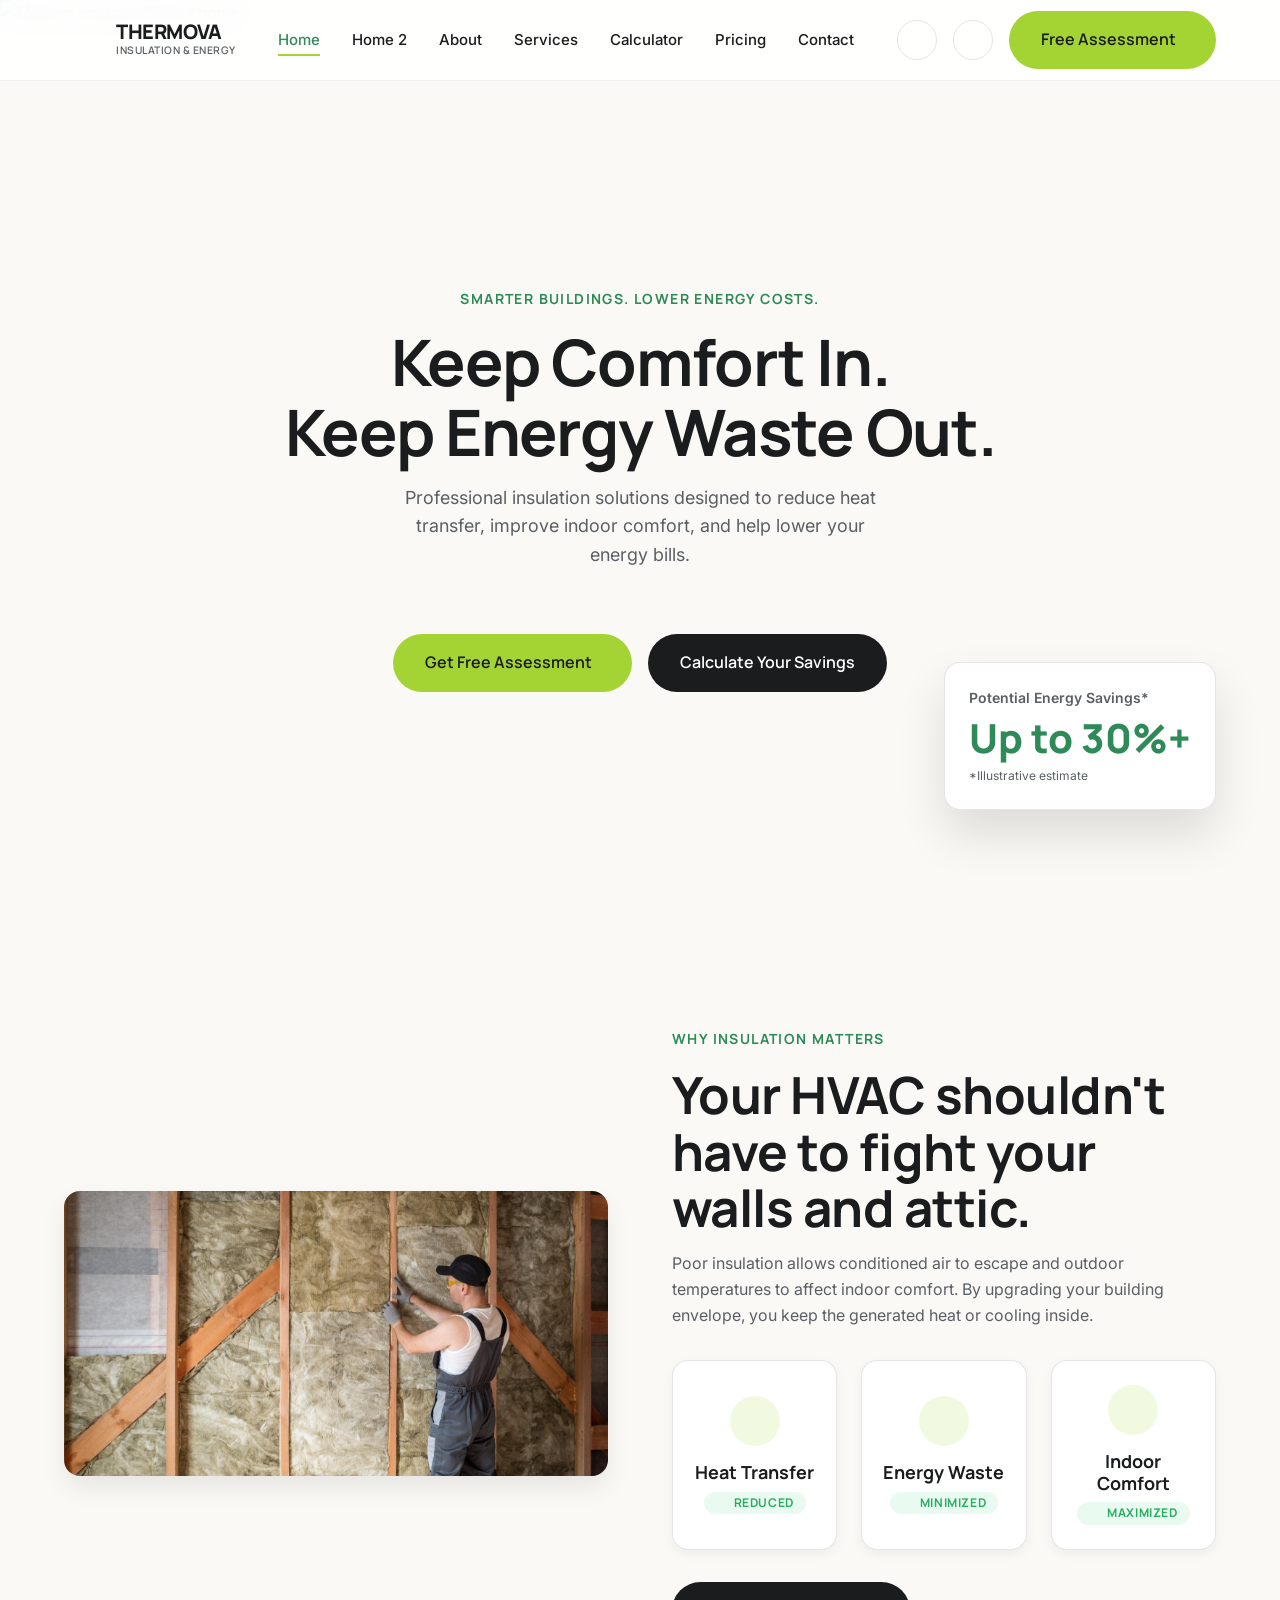
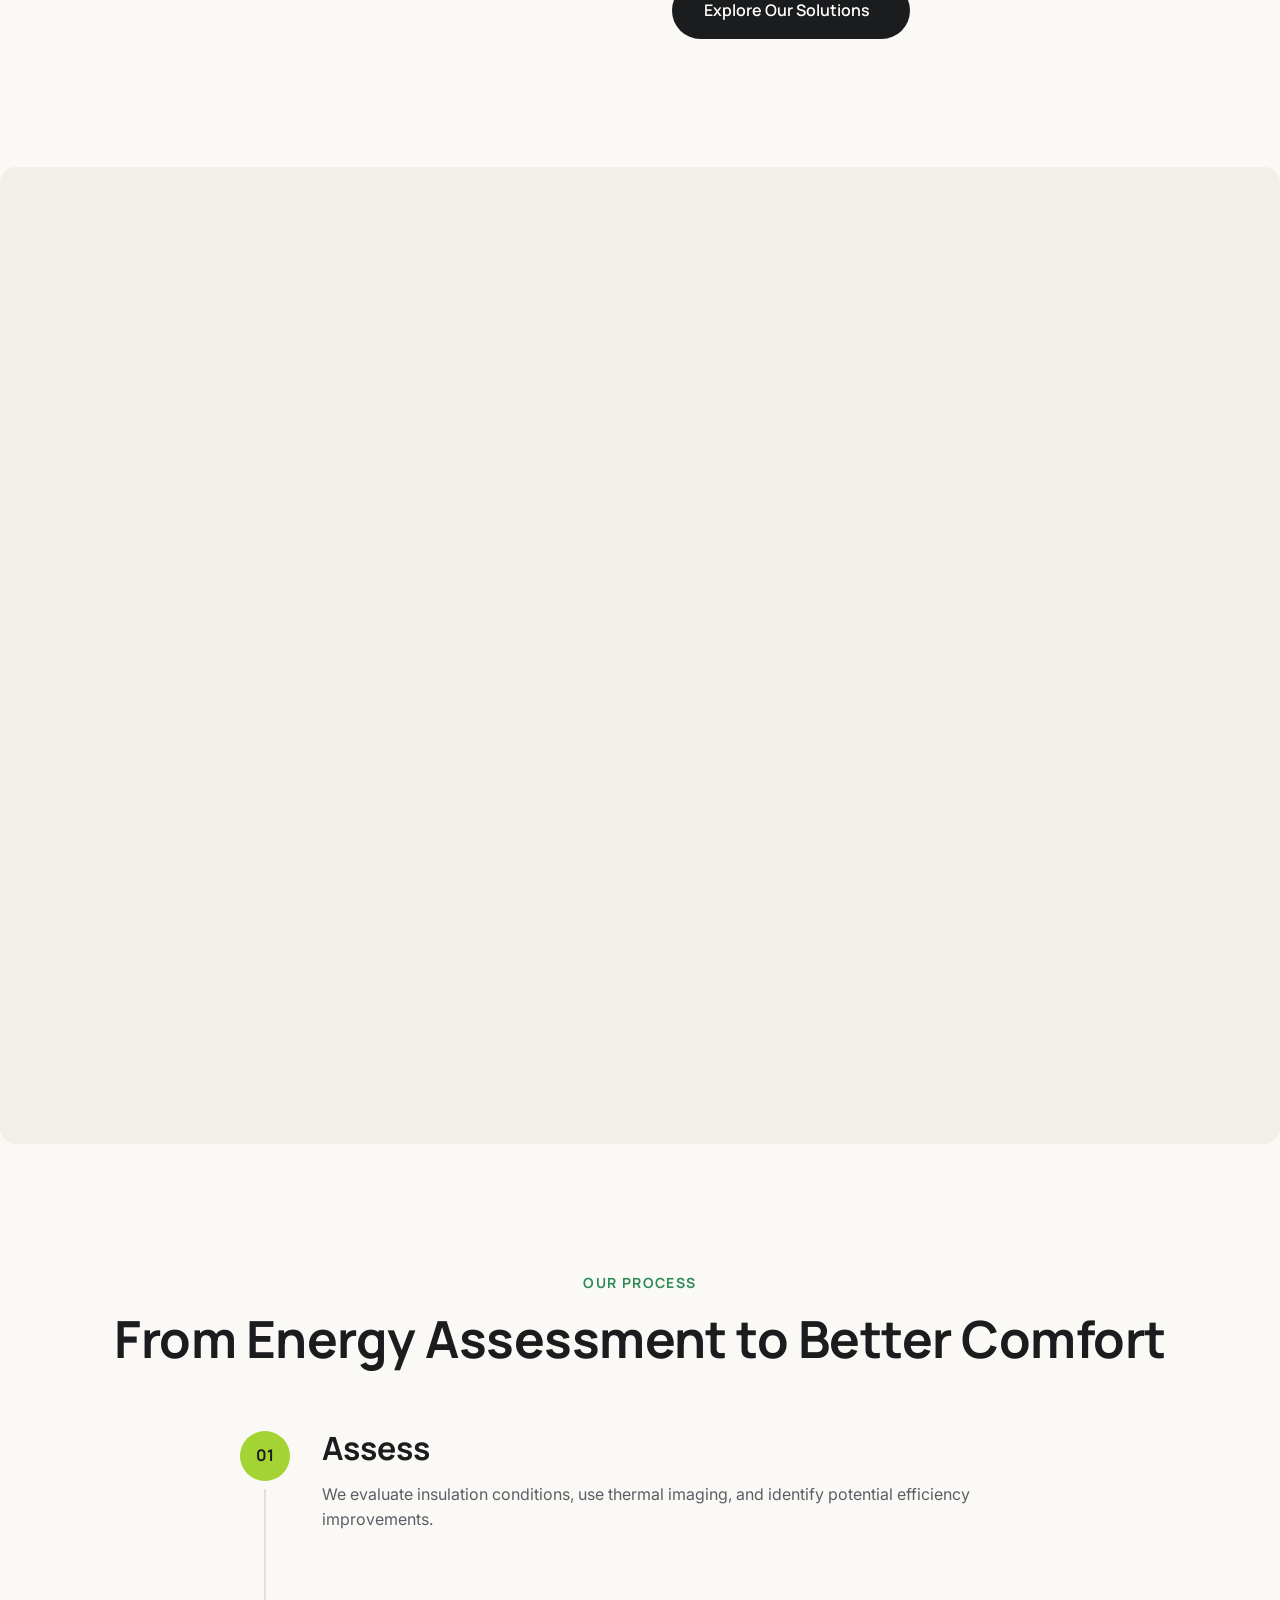
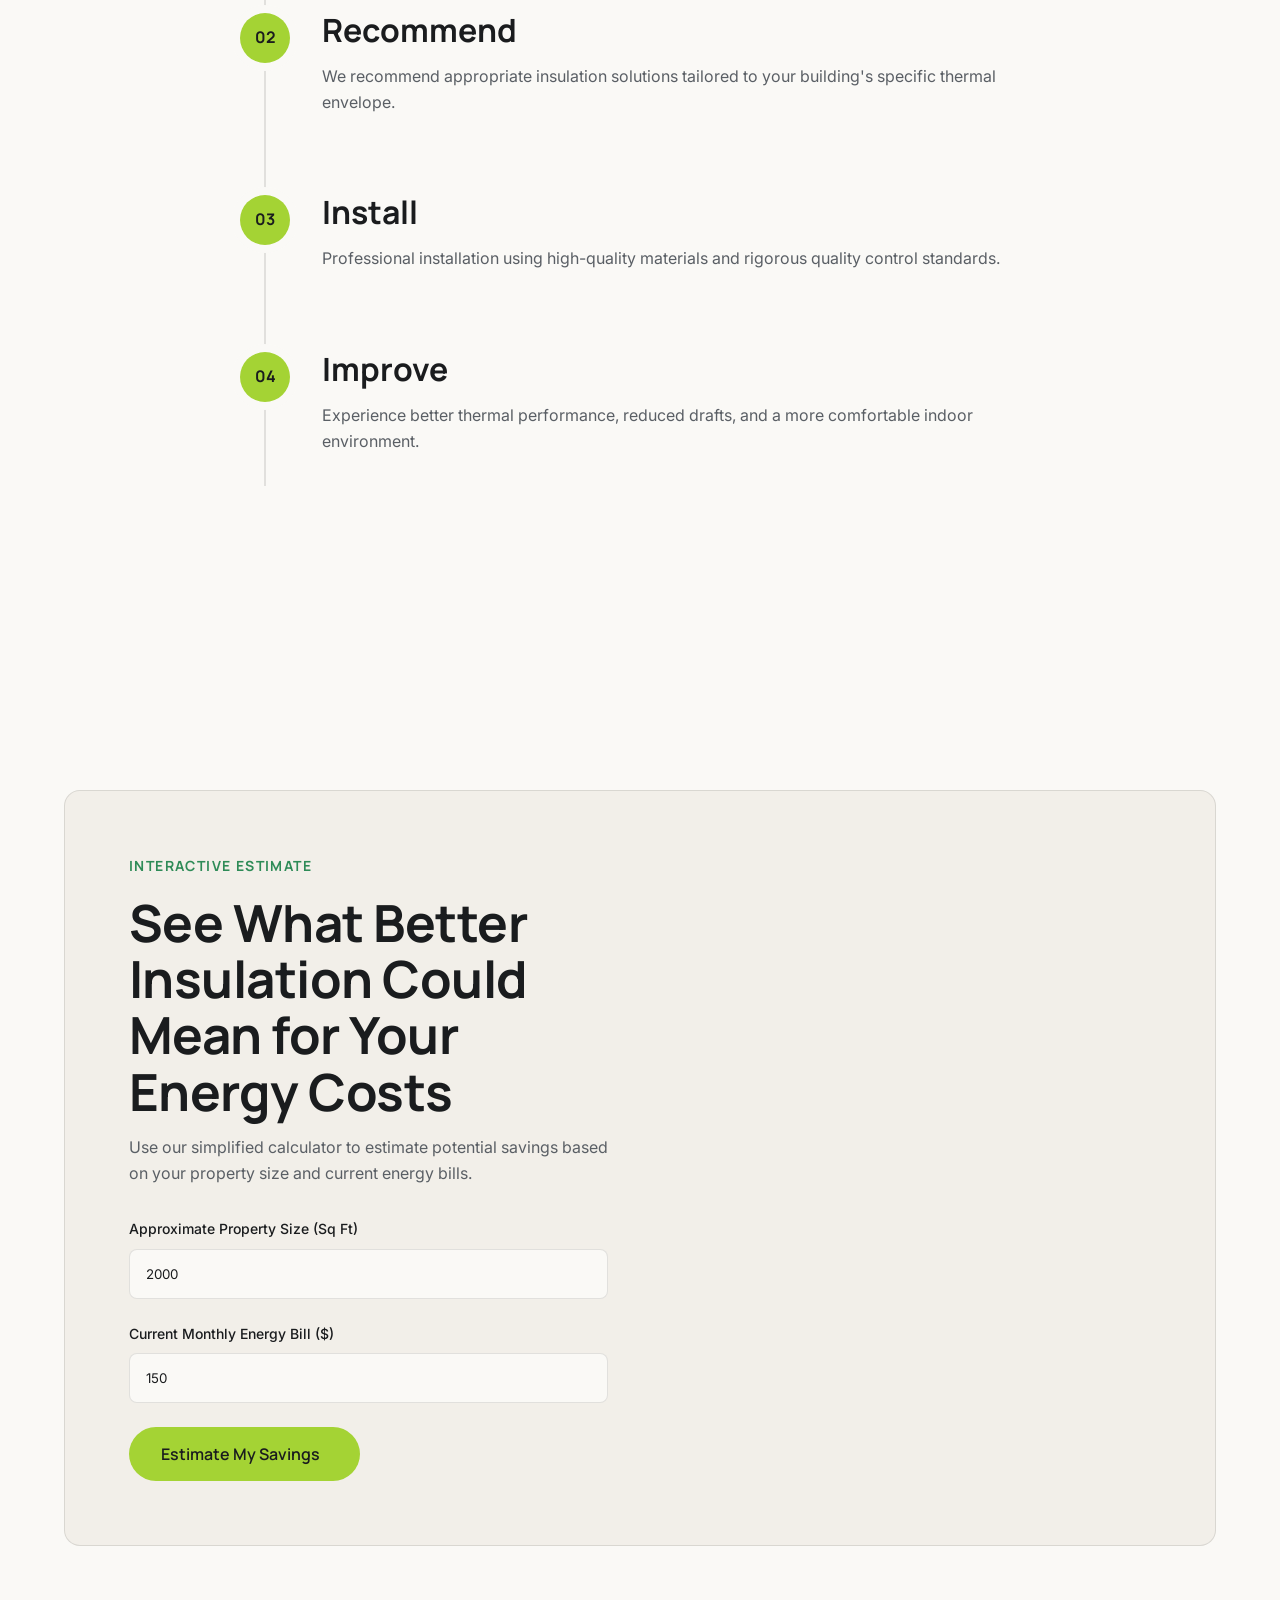
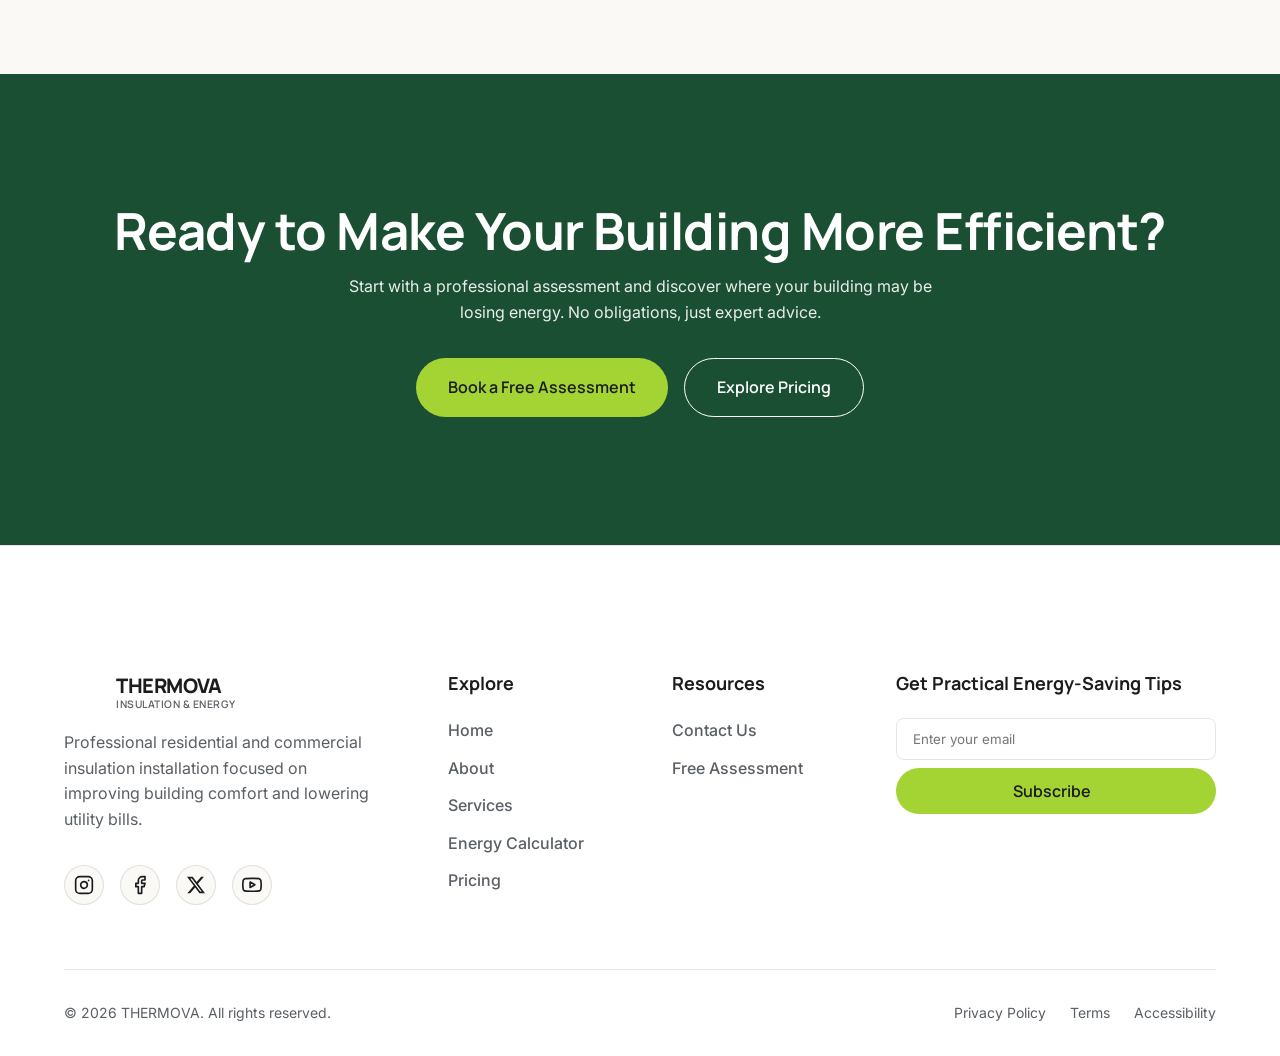
==== index.html @ 1b6be989 "Initial commit" ====
<!DOCTYPE html>
<html lang="en" dir="ltr" data-theme="light">
<head>
    <meta charset="UTF-8">
    <meta name="viewport" content="width=device-width, initial-scale=1.0">
    <title>Thermova | Premium Insulation & Energy Efficiency Solutions</title>
    <meta name="description" content="Professional attic, wall and spray foam insulation solutions designed to improve comfort and energy efficiency.">
    <link rel="stylesheet" href="assets/css/style.css">
    <!-- Lucide Icons -->
    <script src="https://unpkg.com/lucide@latest"></script>
    <style>
        /* Home Specific Styles */
        .hero-section {
            height: 100vh;
            min-height: 700px;
            display: flex;
            align-items: center;
            position: relative;
            overflow: hidden;
            background-color: var(--bg-primary);
        }
        .hero-bg {
            position: absolute;
            top: 0;
            left: 0;
            width: 100%;
            height: 100%;
            object-fit: cover;
            opacity: 0.6;
            z-index: 0;
        }
        .hero-overlay {
            position: absolute;
            top: 0; left: 0; width: 100%; height: 100%;
            background: linear-gradient(to top, var(--bg-primary) 10%, rgba(250,249,246,0.85) 50%, transparent 100%);
            z-index: 1;
        }
        [data-theme="dark"] .hero-overlay {
            background: linear-gradient(to top, var(--bg-primary) 10%, rgba(26,28,30,0.85) 50%, transparent 100%);
        }
        .hero-content {
            position: relative;
            z-index: 2;
            max-width: 800px;
            padding-top: 80px; /* offset navbar */
            margin: 0 auto;
            text-align: center;
            display: flex;
            flex-direction: column;
            align-items: center;
        }
        .floating-stat {
            position: absolute;
            right: 5%;
            bottom: 10%;
            top: auto;
            background: var(--bg-card);
            padding: 1.5rem;
            border-radius: var(--border-radius-lg);
            box-shadow: var(--shadow-lg);
            z-index: 2;
            border: 1px solid var(--border-color);
            animation: float 6s ease-in-out infinite;
        }
        @keyframes float {
            0% { transform: translateY(0px); }
            50% { transform: translateY(-20px); }
            100% { transform: translateY(0px); }
        }
        
        /* Section 2: Energy Story */
        .energy-story {
            display: grid;
            grid-template-columns: 1fr 1fr;
            gap: 4rem;
            align-items: center;
        }
        .energy-story-img {
            border-radius: var(--border-radius-lg);
            box-shadow: var(--shadow-md);
        }
        .stats-grid {
            display: grid;
            grid-template-columns: repeat(3, 1fr);
            gap: 1.5rem;
            margin-top: 2rem;
            margin-bottom: 2rem;
        }
        .stat-item {
            display: flex;
            flex-direction: column;
            align-items: center;
            justify-content: center;
            text-align: center;
            padding: 1.5rem 1rem;
            background: var(--bg-card);
            border-radius: var(--border-radius-lg);
            border: 1px solid var(--border-color);
            box-shadow: var(--shadow-sm);
            transition: all var(--transition-base);
        }
        .stat-item:hover {
            transform: translateY(-5px);
            box-shadow: var(--shadow-md);
            border-color: var(--clr-lime-accent);
        }
        .stat-icon-wrapper {
            width: 50px;
            height: 50px;
            border-radius: 50%;
            background: rgba(164, 211, 52, 0.15); /* Lime accent with opacity */
            color: var(--clr-energy-green);
            display: flex;
            align-items: center;
            justify-content: center;
            margin-bottom: 1rem;
        }
        .stat-value {
            font-size: 1.125rem;
            font-weight: 700;
            color: var(--text-primary);
            font-family: var(--font-heading);
            display: flex;
            flex-direction: column;
            align-items: center;
            gap: 0.5rem;
            line-height: 1.2;
        }
        .stat-trend {
            display: inline-flex;
            align-items: center;
            font-size: 0.75rem;
            text-transform: uppercase;
            letter-spacing: 0.05em;
            font-weight: 700;
            padding: 0.25rem 0.75rem;
            border-radius: 100px;
            background: rgba(46, 204, 113, 0.1);
            color: #27ae60;
            gap: 0.25rem;
        }
        
        /* Section 3: Services Explorer */
        .service-explorer {
            display: grid;
            grid-template-columns: 1fr 1fr;
            gap: 4rem;
            min-height: 500px;
        }
        .service-list {
            display: flex;
            flex-direction: column;
            gap: 1rem;
        }
        .service-explorer-item {
            padding: 2rem;
            border-left: 4px solid transparent;
            cursor: pointer;
            transition: all var(--transition-base);
            background: var(--bg-secondary);
            border-radius: 0 var(--border-radius-md) var(--border-radius-md) 0;
        }
        .service-explorer-item:hover, .service-explorer-item.active {
            background: var(--bg-card);
            border-left-color: var(--clr-lime-accent);
            box-shadow: var(--shadow-sm);
        }
        .service-display {
            position: relative;
            border-radius: var(--border-radius-lg);
            overflow: hidden;
            box-shadow: var(--shadow-lg);
        }
        .service-display img {
            width: 100%;
            height: 100%;
            object-fit: cover;
            transition: opacity 0.4s ease;
        }
        .service-display-overlay {
            position: absolute;
            bottom: 0; left: 0; width: 100%;
            padding: 2rem;
            background: linear-gradient(to top, rgba(0,0,0,0.8), transparent);
            color: white;
            transition: opacity 0.4s ease;
        }
        
        /* Section 4: Timeline */
        .timeline {
            position: relative;
            max-width: 800px;
            margin: 0 auto;
        }
        .timeline::before {
            content: '';
            position: absolute;
            top: 0; left: 24px;
            height: 100%;
            width: 2px;
            background: var(--border-color);
            z-index: 0;
        }
        [dir="rtl"] .timeline::before {
            left: auto; right: 24px;
        }
        .timeline-step {
            display: flex;
            gap: 2rem;
            margin-bottom: 3rem;
            position: relative;
            z-index: 1;
        }
        .timeline-number {
            width: 50px;
            height: 50px;
            background: var(--clr-lime-accent);
            color: var(--clr-deep-graphite);
            border-radius: 50%;
            display: flex;
            align-items: center;
            justify-content: center;
            font-family: var(--font-heading);
            font-weight: 700;
            flex-shrink: 0;
            box-shadow: 0 0 0 8px var(--bg-primary);
        }
        
        /* Section 5: Calculator */
        .calc-preview {
            background: var(--bg-secondary);
            border-radius: var(--border-radius-lg);
            padding: 4rem;
            border: 1px solid var(--border-color);
        }
        .calc-grid {
            display: grid;
            grid-template-columns: 1fr 1fr;
            gap: 4rem;
            align-items: center;
        }
        #home-calc-result-card {
            display: none;
            opacity: 0;
            transition: opacity var(--transition-base);
            background: var(--clr-energy-green);
            color: white;
            padding: 3rem;
            border-radius: var(--border-radius-lg);
            text-align: center;
        }
        
        /* Final CTA */
        .final-cta {
            position: relative;
            text-align: center;
            padding: 8rem 0;
            overflow: hidden;
        }
        .cta-bg {
            position: absolute;
            top: 0; left: 0; width: 100%; height: 100%;
            background: var(--clr-forest-green);
            z-index: -1;
        }
        .final-cta h2, .final-cta p {
            color: white;
        }
        
        @media (max-width: 1024px) {
            .floating-stat {
                bottom: 2%;
            }
            .stats-grid {
                grid-template-columns: 1fr 1fr;
            }
            .stats-grid > *:last-child:nth-child(odd) {
                grid-column: 1 / -1;
                width: calc(50% - 0.75rem); /* Account for 1.5rem gap */
                margin-inline: auto;
            }
        }
        
        @media (max-width: 768px) {
            .hero-content .btn, .final-cta .btn {
                width: 100%;
                justify-content: center;
                margin: 0;
            }
            .energy-story, .service-explorer, .calc-grid {
                grid-template-columns: 1fr;
            }
            .calc-preview .form-group label {
                white-space: nowrap;
            }
            .calc-preview {
                padding: 2rem 1rem;
                text-align: center;
            }
            .calc-preview .form-group {
                text-align: center;
            }
            .calc-preview .form-group input {
                width: 85%;
                margin: 0 auto;
                display: block;
                text-align: left;
            }
            #calc-estimate-btn {
                white-space: nowrap;
            }
            .hero-section {
                height: auto;
                min-height: 100vh;
                padding-bottom: 4rem;
            }
            .floating-stat {
                position: relative;
                right: auto;
                bottom: auto;
                margin: 3rem auto 0;
                animation: none;
                text-align: center;
            }
            .stats-grid {
                grid-template-columns: 1fr;
            }
            .hero-overlay {
                background: linear-gradient(to top, var(--bg-primary) 40%, rgba(0,0,0,0.4) 100%);
            }
        }
    </style>
    <link rel="icon" type="image/svg+xml" href="data:image/svg+xml,%3Csvg xmlns='http://www.w3.org/2000/svg' viewBox='0 0 24 24' fill='none' stroke='%2384cc16' stroke-width='2' stroke-linecap='round' stroke-linejoin='round'%3E%3Cpath d='M20 13c0 5-3.5 7.5-7.66 8.95a1 1 0 0 1-.67-.01C7.5 20.5 4 18 4 13V6a1 1 0 0 1 1-1c2 0 4.5-1.2 6.24-2.72a1.17 1.17 0 0 1 1.52 0C14.51 3.81 17 5 19 5a1 1 0 0 1 1 1z'/%3E%3Cpath d='m9 12 2 2 4-4'/%3E%3C/svg%3E">
</head>
<body>

    <!-- Global Navbar -->
    <nav class="navbar">
        <div class="container navbar-container">
            <a href="index.html" class="nav-brand">
                <i data-lucide="shield-check" class="nav-logo-svg" style="color: var(--clr-energy-green)"></i>
                <div class="brand-text-wrapper">
                    <span class="brand-name">THERMOVA</span>
                    <span class="brand-desc">Insulation & Energy</span>
                </div>
            </a>
            
            <div class="nav-links">
                <a href="index.html" class="nav-link active">Home</a>
                <a href="home-2.html" class="nav-link">Home 2</a>
                <a href="about.html" class="nav-link">About</a>
                <a href="services.html" class="nav-link">Services</a>
                <a href="energy-calculator.html" class="nav-link">Calculator</a>
                <a href="pricing.html" class="nav-link">Pricing</a>
                <a href="contact.html" class="nav-link">Contact</a>
            </div>

                                                <div class="nav-controls">
                <button id="theme-toggle" class="icon-btn" aria-label="Toggle Theme">
                    <i data-lucide="moon"></i>
                </button>
                <button id="rtl-toggle" class="icon-btn" aria-label="Toggle RTL">
                    <i data-lucide="arrow-left-right"></i>
                </button>
                <a href="#" class="btn btn-primary" data-modal-trigger="assessment">Free Assessment <i data-lucide="arrow-right"></i></a>
            </div>

            <button id="hamburger-menu" class="hamburger" aria-label="Menu">
                <span></span><span></span><span></span>
            </button>
        </div>
    </nav>

    <!-- Mobile Side Menu -->
    <div id="side-menu" class="side-menu">
        <div class="side-menu-header">
            <a href="index.html" class="nav-brand">
                <i data-lucide="shield-check" class="nav-logo-svg" style="color: var(--clr-energy-green)"></i>
                <div class="brand-text-wrapper">
                    <span class="brand-name">THERMOVA</span>
                    <span class="brand-desc">Insulation & Energy</span>
                </div>
            </a>
            <button id="side-menu-close" class="icon-btn" aria-label="Close Menu">
                <i data-lucide="x"></i>
            </button>
        </div>
        <div class="nav-links">
            <a href="index.html" class="nav-link active">Home</a>
            <a href="home-2.html" class="nav-link">Home 2</a>
            <a href="about.html" class="nav-link">About</a>
            <a href="services.html" class="nav-link">Services</a>
            <a href="energy-calculator.html" class="nav-link">Calculator</a>
            <a href="pricing.html" class="nav-link">Pricing</a>
            <a href="contact.html" class="nav-link">Contact</a>
        </div>
        <div class="side-menu-controls">
            <div class="side-menu-toggles">
                <button id="theme-toggle-mobile" class="icon-btn" aria-label="Toggle Theme">
                    <i data-lucide="moon"></i>
                </button>
                <button id="rtl-toggle-mobile" class="icon-btn" aria-label="Toggle RTL">
                    <i data-lucide="arrow-left-right"></i>
                </button>
            </div>
            <a href="#" class="btn btn-primary" data-modal-trigger="assessment" style="width: 100%;">Free Assessment <i data-lucide="arrow-right"></i></a>
        </div>
    </div>

    <!-- MAIN CONTENT -->
    <main>
        <!-- Section 01: Hero -->
        <section class="hero-section">
            <img src="https://images.unsplash.com/photo-1600596542815-ffad4c1539a9?w=1920&q=80" alt="Modern energy efficient home" class="hero-bg">
            <div class="hero-overlay"></div>
            
            <div class="container relative">
                <div class="hero-content reveal">
                    <span class="eyebrow">SMARTER BUILDINGS. LOWER ENERGY COSTS.</span>
                    <h1>Keep Comfort In.<br>Keep Energy Waste Out.</h1>
                    <p style="font-size: 1.125rem; max-width: 500px;">Professional insulation solutions designed to reduce heat transfer, improve indoor comfort, and help lower your energy bills.</p>
                    <div style="display: flex; gap: 1rem; margin-top: 2rem; flex-wrap: wrap; justify-content: center;">
                        <a href="#" class="btn btn-primary" data-modal-trigger="assessment">Get Free Assessment <i data-lucide="arrow-right"></i></a>
                        <a href="energy-calculator.html" class="btn btn-secondary">Calculate Your Savings</a>
                    </div>
                </div>

                <div class="floating-stat">
                    <div style="font-size: 0.875rem; color: var(--text-secondary); margin-bottom: 0.5rem; font-weight: 600;">Potential Energy Savings*</div>
                    <div style="font-size: 2.5rem; font-weight: 800; color: var(--clr-energy-green); font-family: var(--font-heading); line-height: 1;">Up to 30%+</div>
                    <div style="font-size: 0.75rem; color: var(--text-secondary); margin-top: 0.5rem;">*Illustrative estimate</div>
                </div>
            </div>
        </section>

        <!-- Section 02: Energy Savings Story -->
        <section class="section-padding container">
            <div class="energy-story">
                <div class="reveal parallax-wrapper">
                    <img src="assets/images/Your HVAC shouldn't have to fight your walls and attic.png" alt="Insulated home interior" class="energy-story-img card-3d">
                </div>
                <div class="reveal">
                    <span class="eyebrow">WHY INSULATION MATTERS</span>
                    <h2>Your HVAC shouldn't have to fight your walls and attic.</h2>
                    <p>Poor insulation allows conditioned air to escape and outdoor temperatures to affect indoor comfort. By upgrading your building envelope, you keep the generated heat or cooling inside.</p>
                    
                    <div class="stats-grid">
                        <div class="stat-item card-3d">
                            <div class="stat-icon-wrapper">
                                <i data-lucide="thermometer-sun"></i>
                            </div>
                            <div class="stat-value">
                                Heat Transfer
                                <span class="stat-trend"><i data-lucide="trending-down" style="width: 14px; height: 14px;"></i> Reduced</span>
                            </div>
                        </div>
                        <div class="stat-item card-3d">
                            <div class="stat-icon-wrapper">
                                <i data-lucide="zap-off"></i>
                            </div>
                            <div class="stat-value">
                                Energy Waste
                                <span class="stat-trend"><i data-lucide="trending-down" style="width: 14px; height: 14px;"></i> Minimized</span>
                            </div>
                        </div>
                        <div class="stat-item card-3d">
                            <div class="stat-icon-wrapper">
                                <i data-lucide="home"></i>
                            </div>
                            <div class="stat-value">
                                Indoor Comfort
                                <span class="stat-trend"><i data-lucide="trending-up" style="width: 14px; height: 14px;"></i> Maximized</span>
                            </div>
                        </div>
                    </div>

                    <a href="services.html" class="btn btn-secondary">Explore Our Solutions <i data-lucide="arrow-right"></i></a>
                </div>
            </div>
        </section>

        <!-- Section 03: Services -->
        <section class="section-padding container" style="background-color: var(--bg-secondary); border-radius: var(--border-radius-lg);">
            <div class="reveal" style="text-align: center; max-width: 600px; margin: 0 auto 4rem;">
                <span class="eyebrow">OUR EXPERTISE</span>
                <h2>Insulation Built Around Your Building</h2>
            </div>
            
            <div class="service-explorer reveal">
                <div class="service-list">
                    <div class="service-explorer-item active" data-image="assets/images/Attic Insulation.png" data-desc="Reduce heat transfer through one of the most important areas of your home." data-link="services.html">
                        <h3>Attic Insulation</h3>
                        <p style="margin-bottom: 0;">Improve top-level thermal resistance to prevent heat rising and escaping.</p>
                    </div>
                    <div class="service-explorer-item" data-image="assets/images/Wall Insulation.png" data-desc="Improve thermal performance and help maintain more consistent indoor temperatures." data-link="services.html">
                        <h3>Wall Insulation</h3>
                        <p style="margin-bottom: 0;">Seal cavities to prevent lateral energy loss and outdoor drafts.</p>
                    </div>
                    <div class="service-explorer-item" data-image="assets/images/Spray Foam.png" data-desc="Create an effective air barrier and improve insulation performance in targeted applications." data-link="services.html">
                        <h3>Spray Foam</h3>
                        <p style="margin-bottom: 0;">High-performance sealing for complex structures and maximum efficiency.</p>
                    </div>
                </div>
                
                <div class="service-display card-3d">
                    <img id="service-display-image" src="assets/images/Attic Insulation.png" alt="Service display">
                    <div class="service-display-overlay">
                        <p id="service-display-desc" style="color: white; font-size: 1.125rem;">Reduce heat transfer through one of the most important areas of your home.</p>
                        <a id="service-display-link" href="services.html" class="btn btn-primary" style="margin-top: 1rem;">View Details <i data-lucide="arrow-right"></i></a>
                    </div>
                </div>
            </div>
        </section>

        <!-- Section 04: How it Works Timeline -->
        <section class="section-padding container">
            <div class="reveal" style="text-align: center; margin-bottom: 4rem;">
                <span class="eyebrow">OUR PROCESS</span>
                <h2>From Energy Assessment to Better Comfort</h2>
            </div>
            
            <div class="timeline">
                <div class="timeline-step reveal">
                    <div class="timeline-number">01</div>
                    <div>
                        <h3>Assess</h3>
                        <p>We evaluate insulation conditions, use thermal imaging, and identify potential efficiency improvements.</p>
                    </div>
                </div>
                <div class="timeline-step reveal">
                    <div class="timeline-number">02</div>
                    <div>
                        <h3>Recommend</h3>
                        <p>We recommend appropriate insulation solutions tailored to your building's specific thermal envelope.</p>
                    </div>
                </div>
                <div class="timeline-step reveal">
                    <div class="timeline-number">03</div>
                    <div>
                        <h3>Install</h3>
                        <p>Professional installation using high-quality materials and rigorous quality control standards.</p>
                    </div>
                </div>
                <div class="timeline-step reveal">
                    <div class="timeline-number">04</div>
                    <div>
                        <h3>Improve</h3>
                        <p>Experience better thermal performance, reduced drafts, and a more comfortable indoor environment.</p>
                    </div>
                </div>
            </div>
        </section>

        <!-- Section 05: Calculator Preview -->
        <section class="section-padding container">
            <div class="calc-preview reveal">
                <div class="calc-grid">
                    <div>
                        <span class="eyebrow">INTERACTIVE ESTIMATE</span>
                        <h2>See What Better Insulation Could Mean for Your Energy Costs</h2>
                        <p>Use our simplified calculator to estimate potential savings based on your property size and current energy bills.</p>
                        
                        <div class="form-group">
                            <label>Approximate Property Size (Sq Ft)</label>
                            <input type="number" id="home-calc-size" placeholder="e.g. 2000" value="2000">
                        </div>
                        <div class="form-group">
                            <label>Current Monthly Energy Bill ($)</label>
                            <input type="number" id="home-calc-bill" placeholder="e.g. 150" value="150">
                        </div>
                        
                        <button id="calc-estimate-btn" class="btn btn-primary">Estimate My Savings <i data-lucide="calculator"></i></button>
                    </div>
                    
                    <div>
                        <div id="home-calc-result-card">
                            <h3 style="color: white; margin-bottom: 1rem;">Estimated Annual Savings</h3>
                            <div style="font-size: 4rem; font-weight: 800; font-family: var(--font-heading); margin-bottom: 1rem;">
                                $<span id="home-calc-result">0</span>
                            </div>
                            <p style="color: rgba(255,255,255,0.8); font-size: 0.875rem; margin-bottom: 2rem;">*These figures are illustrative estimates based on simplified assumptions. Actual savings vary.</p>
                            <a href="energy-calculator.html" class="btn btn-secondary" style="background: white; color: var(--clr-energy-green);">Open Full Calculator</a>
                        </div>
                    </div>
                </div>
            </div>
        </section>

        <!-- Section 06: Final CTA -->
        <section class="final-cta">
            <div class="cta-bg"></div>
            <div class="container reveal">
                <h2>Ready to Make Your Building More Efficient?</h2>
                <p style="max-width: 600px; margin: 0 auto 2rem; color: rgba(255,255,255,0.9);">Start with a professional assessment and discover where your building may be losing energy. No obligations, just expert advice.</p>
                <div style="display: flex; gap: 1rem; justify-content: center; flex-wrap: wrap;">
                    <a href="#" class="btn btn-primary" data-modal-trigger="assessment">Book a Free Assessment</a>
                    <a href="pricing.html" class="btn btn-secondary" style="background: transparent; border: 1px solid white;">Explore Pricing</a>
                </div>
            </div>
        </section>

    </main>

    <!-- Global Footer -->
    <footer class="footer">
        <div class="container">
            <div class="footer-grid">
                <div class="footer-col">
                    <div class="nav-brand" style="margin-bottom: 1rem;">
                        <i data-lucide="shield-check" class="nav-logo-svg" style="color: var(--clr-energy-green)"></i>
                <div class="brand-text-wrapper">
                    <span class="brand-name">THERMOVA</span>
                    <span class="brand-desc">Insulation & Energy</span>
                </div>
                    </div>
                    <p>Professional residential and commercial insulation installation focused on improving building comfort and lowering utility bills.</p>
                    <div class="social-icons">
                        <a href="#" aria-label="Instagram">
                            <svg width="20" height="20" viewBox="0 0 24 24" fill="none" stroke="currentColor" stroke-width="2" stroke-linecap="round" stroke-linejoin="round"><rect x="2" y="2" width="20" height="20" rx="5" ry="5"></rect><path d="M16 11.37A4 4 0 1 1 12.63 8 4 4 0 0 1 16 11.37z"></path><line x1="17.5" y1="6.5" x2="17.51" y2="6.5"></line></svg>
                        </a>
                        <a href="#" aria-label="Facebook">
                            <svg width="20" height="20" viewBox="0 0 24 24" fill="none" stroke="currentColor" stroke-width="2" stroke-linecap="round" stroke-linejoin="round"><path d="M18 2h-3a5 5 0 0 0-5 5v3H7v4h3v8h4v-8h3l1-4h-4V7a1 1 0 0 1 1-1h3z"></path></svg>
                        </a>
                        <a href="#" aria-label="X">
                            <svg width="18" height="18" viewBox="0 0 24 24" fill="currentColor">
                                <path d="M18.901 1.153h3.68l-8.04 9.19L24 22.846h-7.406l-5.8-7.584-6.638 7.584H.474l8.6-9.83L0 1.154h7.594l5.243 6.932ZM17.61 20.644h2.039L6.486 3.24H4.298Z"></path>
                            </svg>
                        </a>
                        <a href="#" aria-label="YouTube">
                            <svg width="20" height="20" viewBox="0 0 24 24" fill="none" stroke="currentColor" stroke-width="2" stroke-linecap="round" stroke-linejoin="round"><path d="M22.54 6.42a2.78 2.78 0 0 0-1.94-2C18.88 4 12 4 12 4s-6.88 0-8.6.46a2.78 2.78 0 0 0-1.94 2A29 29 0 0 0 1 11.75a29 29 0 0 0 .46 5.33 2.78 2.78 0 0 0 1.94 2c1.72.46 8.6.46 8.6.46s6.88 0 8.6-.46a2.78 2.78 0 0 0 1.94-2 29 29 0 0 0 .46-5.33 29 29 0 0 0-.46-5.33z"></path><polygon points="9.75 15.02 15.5 11.75 9.75 8.48 9.75 15.02"></polygon></svg>
                        </a>
                    </div>
                </div>
                
                <div class="footer-col">
                    <h4>Explore</h4>
                    <div class="footer-links">
                        <a href="index.html">Home</a>
                        <a href="about.html">About</a>
                        <a href="services.html">Services</a>
                        <a href="energy-calculator.html">Energy Calculator</a>
                        <a href="pricing.html">Pricing</a>
                    </div>
                </div>
                
                <div class="footer-col">
                    <h4>Resources</h4>
                    <div class="footer-links">
                        <a href="contact.html">Contact Us</a>
                        <a href="#" data-modal-trigger="assessment">Free Assessment</a>
                    </div>
                </div>
                
                <div class="footer-col">
                    <h4>Get Practical Energy-Saving Tips</h4>
                    <form class="newsletter-form">
                        <input type="email" placeholder="Enter your email" required>
                        <button type="submit" class="btn btn-primary" style="padding: 0.75rem 1.5rem;">Subscribe <i data-lucide="arrow-right"></i></button>
                    </form>
                </div>
            </div>
            
            <div class="footer-bottom">
                <div>&copy; 2026 THERMOVA. All rights reserved.</div>
                <div class="footer-legal">
                    <a href="#">Privacy Policy</a>
                    <a href="#">Terms</a>
                    <a href="#">Accessibility</a>
                </div>
            </div>
        </div>
    </footer>

    <!-- Global Modals -->
    <div id="global-modal" class="modal-overlay">
        <div class="modal-content">
            <button class="modal-close"><i data-lucide="x"></i></button>
            <div id="modal-dynamic-content">
                
                <!-- Assessment Template -->
                <div id="modal-assessment" class="modal-template">
                    <h3 style="margin-bottom: 0.5rem;">Let's Improve Your Energy Efficiency</h3>
                    <p style="margin-bottom: 2rem;">Tell us a little about your building and we'll help you identify the right next step.</p>
                    <form>
                        <div class="form-group">
                            <label>Full Name</label>
                            <input type="text" placeholder="John Doe">
                        </div>
                        <div class="form-group">
                            <label>Email Address</label>
                            <input type="email" placeholder="john@example.com">
                        </div>
                        <div class="form-group">
                            <label>Property Type</label>
                            <select>
                                <option>Single Family Home</option>
                                <option>Commercial Building</option>
                                <option>Apartment/Condo</option>
                            </select>
                        </div>
                        <div class="form-group">
                            <label>ZIP / Postal Code</label>
                            <input type="text" placeholder="e.g. 10001">
                        </div>
                        <div style="display: flex; gap: 1rem; margin-top: 2rem;">
                            <button type="button" class="btn btn-primary" style="flex: 1;">Continue <i data-lucide="arrow-right"></i></button>
                            <button type="button" class="btn btn-secondary modal-close-btn" style="background: transparent; color: var(--text-primary); border: 1px solid var(--border-color);">Maybe Later</button>
                        </div>
                    </form>
                </div>

                <!-- Quote Template -->
                <div id="modal-quote" class="modal-template">
                    <h3 style="margin-bottom: 0.5rem;">Get a Project Estimate</h3>
                    <p style="margin-bottom: 2rem;">Provide some basic details about your project to get started.</p>
                    <form>
                        <div class="form-group">
                            <label>Property Type</label>
                            <select><option>Residential</option><option>Commercial</option></select>
                        </div>
                        <div class="form-group">
                            <label>Approximate Size (Sq Ft)</label>
                            <input type="number" placeholder="2000">
                        </div>
                        <div class="form-group">
                            <label>Service Needed</label>
                            <select>
                                <option>Attic Insulation</option>
                                <option>Wall Insulation</option>
                                <option>Spray Foam</option>
                                <option>Not Sure / Full Assessment</option>
                            </select>
                        </div>
                        <button type="button" class="btn btn-primary" style="width: 100%; margin-top: 1rem;">Request Estimate <i data-lucide="arrow-right"></i></button>
                    </form>
                </div>
            </div>
        </div>
    </div>

    <!-- Scripts -->
    <script src="assets/js/main.js"></script>
    <script src="assets/js/interactions.js"></script>
    <script src="assets/js/calculator.js"></script>
    <script>
        // Initialize Lucide icons
        lucide.createIcons();
        
        // Modal close inner button
        document.querySelectorAll('.modal-close-btn').forEach(btn => {
            btn.addEventListener('click', () => {
                document.getElementById('global-modal').classList.remove('active');
                document.body.style.overflow = '';
            });
        });
    </script>
</body>
</html>
---- assets/css/style.css ----
/* ==========================================================================
   THERMOVA - Premium Insulation & Energy Efficiency
   Global Stylesheet
   ========================================================================== */

/* Google Fonts Import */
@import url('https://fonts.googleapis.com/css2?family=Inter:wght@300;400;500;600&family=Manrope:wght@400;500;600;700;800&display=swap');

/* ==========================================================================
   CSS Custom Properties (Variables)
   ========================================================================== */
:root {
    /* Color Palette */
    --clr-deep-graphite: #1a1c1e;
    --clr-charcoal: #2a2d30;
    --clr-energy-green: #2e8b57;
    --clr-forest-green: #1a4f33;
    --clr-lime-accent: #a4d334; /* Subtle Lime / Electric Green */
    --clr-warm-white: #faf9f6;
    --clr-soft-ivory: #f2efe9;
    --clr-cool-gray: #e2e4e6;
    --clr-text-gray: #5a5f65;
    
    /* Semantic Colors - Light Mode (Default) */
    --bg-primary: var(--clr-warm-white);
    --bg-secondary: var(--clr-soft-ivory);
    --bg-tertiary: #ffffff;
    --bg-card: #ffffff;
    --bg-footer: #ffffff;
    --text-primary: var(--clr-deep-graphite);
    --text-secondary: var(--clr-text-gray);
    --text-inverse: #ffffff;
    --border-color: rgba(0, 0, 0, 0.1);
    
    /* Interactive & UI */
    --btn-primary-bg: var(--clr-lime-accent);
    --btn-primary-text: var(--clr-deep-graphite);
    --btn-primary-hover: #bcf23c;
    --btn-secondary-bg: var(--clr-deep-graphite);
    --btn-secondary-text: #ffffff;
    --btn-secondary-hover: var(--clr-charcoal);
    --nav-bg: rgba(255, 255, 255, 0.9);
    --nav-border: rgba(0, 0, 0, 0.05);

    /* Typography */
    --font-heading: 'Manrope', sans-serif;
    --font-body: 'Inter', sans-serif;
    
    /* Spacing & Sizing */
    --spacing-xs: 0.5rem;
    --spacing-sm: 1rem;
    --spacing-md: 2rem;
    --spacing-lg: 4rem;
    --spacing-xl: 8rem;
    --border-radius-sm: 4px;
    --border-radius-md: 8px;
    --border-radius-lg: 16px;
    
    /* Transitions & Shadows */
    --transition-fast: 0.2s cubic-bezier(0.4, 0, 0.2, 1);
    --transition-base: 0.4s cubic-bezier(0.16, 1, 0.3, 1);
    --transition-slow: 0.8s cubic-bezier(0.16, 1, 0.3, 1);
    --shadow-sm: 0 4px 12px rgba(0,0,0,0.05);
    --shadow-md: 0 12px 24px rgba(0,0,0,0.08);
    --shadow-lg: 0 24px 48px rgba(0,0,0,0.12);
}

/* ==========================================================================
   Dark Mode Theme
   ========================================================================== */
[data-theme="dark"] {
    --bg-primary: var(--clr-deep-graphite);
    --bg-secondary: #121315;
    --bg-tertiary: var(--clr-charcoal);
    --bg-card: #1f2124;
    --bg-footer: #0c0d0f;
    --text-primary: #ffffff;
    --text-secondary: #a0a6ad;
    --text-inverse: var(--clr-deep-graphite);
    --border-color: rgba(255, 255, 255, 0.1);
    
    --btn-secondary-bg: #ffffff;
    --btn-secondary-text: var(--clr-deep-graphite);
    --btn-secondary-hover: var(--clr-cool-gray);
    --nav-bg: rgba(26, 28, 30, 0.9);
    --nav-border: rgba(255, 255, 255, 0.05);
    --shadow-sm: 0 4px 12px rgba(0,0,0,0.3);
    --shadow-md: 0 12px 24px rgba(0,0,0,0.4);
    --shadow-lg: 0 24px 48px rgba(0,0,0,0.5);
}

/* ==========================================================================
   Global Reset & Base Styles
   ========================================================================== */
*, *::before, *::after {
    box-sizing: border-box;
    margin: 0;
    padding: 0;
}

html {
    font-size: 16px;
    scroll-behavior: smooth;
}

body {
    font-family: var(--font-body);
    color: var(--text-primary);
    background-color: var(--bg-primary);
    line-height: 1.6;
    overflow-x: hidden;
    transition: background-color var(--transition-base), color var(--transition-base);
}

/* RTL Support */
[dir="rtl"] {
    text-align: right;
}

/* Typography Elements */
h1, h2, h3, h4, h5, h6 {
    font-family: var(--font-heading);
    font-weight: 700;
    line-height: 1.1;
    margin-bottom: var(--spacing-sm);
    color: var(--text-primary);
}

h1 { font-size: clamp(2.5rem, 5vw, 4.5rem); letter-spacing: -0.02em; }
h2 { font-size: clamp(2rem, 4vw, 3.5rem); letter-spacing: -0.01em; }
h3 { font-size: clamp(1.5rem, 2.5vw, 2.5rem); }
h4 { font-size: clamp(1.25rem, 2vw, 1.75rem); }
p { margin-bottom: var(--spacing-md); color: var(--text-secondary); }
a { color: inherit; text-decoration: none; transition: color var(--transition-fast); }
ul, ol { list-style: none; }
img { max-width: 100%; display: block; height: auto; }

/* Buttons */
.btn {
    display: inline-flex;
    align-items: center;
    justify-content: center;
    padding: 1rem 2rem;
    font-family: var(--font-heading);
    font-weight: 600;
    font-size: 1rem;
    border-radius: 100px;
    border: none;
    cursor: pointer;
    transition: all var(--transition-fast);
    text-align: center;
    gap: 0.5rem;
}

.btn-primary {
    background-color: var(--btn-primary-bg);
    color: var(--btn-primary-text);
}
.btn-primary:hover {
    background-color: var(--btn-primary-hover);
    transform: translateY(-2px);
    box-shadow: 0 8px 16px rgba(164, 211, 52, 0.3);
}

.btn-secondary {
    background-color: var(--btn-secondary-bg);
    color: var(--btn-secondary-text);
}
.btn-secondary:hover {
    background-color: var(--btn-secondary-hover);
    transform: translateY(-2px);
    box-shadow: var(--shadow-sm);
}

/* Layout Utilities */
.container {
    width: 100%;
    max-width: 1440px;
    margin: 0 auto;
    padding: 0 5%;
}

.section-padding {
    padding-top: var(--spacing-xl);
    padding-bottom: var(--spacing-xl);
}

/* Eyebrow Text */
.eyebrow {
    font-family: var(--font-heading);
    font-weight: 700;
    font-size: 0.875rem;
    text-transform: uppercase;
    letter-spacing: 0.1em;
    color: var(--clr-energy-green);
    display: block;
    margin-bottom: var(--spacing-sm);
}
[data-theme="dark"] .eyebrow {
    color: var(--clr-lime-accent);
}

/* ==========================================================================
   Global Navbar
   ========================================================================== */
.navbar {
    position: fixed;
    top: 0;
    left: 0;
    width: 100%;
    background-color: var(--nav-bg);
    backdrop-filter: blur(12px);
    -webkit-backdrop-filter: blur(12px);
    border-bottom: 1px solid var(--nav-border);
    z-index: 1000;
    transition: transform var(--transition-base), background-color var(--transition-base);
}

.navbar-container {
    display: flex;
    align-items: center;
    justify-content: space-between;
    height: 80px;
}

.nav-brand {
    display: flex;
    align-items: center;
    gap: 0.75rem;
    font-family: var(--font-heading);
}

.nav-logo-svg {
    width: 40px;
    height: 40px;
}

.brand-text-wrapper {
    display: flex;
    flex-direction: column;
}

.brand-name {
    font-weight: 800;
    font-size: 1.25rem;
    line-height: 1;
    letter-spacing: -0.02em;
}

.brand-desc {
    font-size: 0.65rem;
    text-transform: uppercase;
    letter-spacing: 0.05em;
    color: var(--text-secondary);
    font-weight: 600;
}

.nav-links {
    display: flex;
    align-items: center;
    gap: 2rem;
}

.nav-link {
    font-size: 0.9375rem;
    font-weight: 500;
    position: relative;
    color: var(--text-primary);
    transition: color var(--transition-fast);
}

.nav-link:hover,
.nav-link.active {
    color: var(--clr-energy-green);
}

.nav-link::after {
    content: '';
    position: absolute;
    bottom: -4px;
    left: 0;
    width: 0%;
    height: 2px;
    background-color: var(--clr-lime-accent);
    transition: width var(--transition-fast);
}

.nav-link:hover::after,
.nav-link.active::after {
    width: 100%;
}

.nav-controls {
    display: flex;
    align-items: center;
    gap: 1rem;
}

.icon-btn {
    background: transparent;
    border: 1px solid var(--border-color);
    width: 40px;
    height: 40px;
    border-radius: 50%;
    display: flex;
    align-items: center;
    justify-content: center;
    cursor: pointer;
    color: var(--text-primary);
    transition: all var(--transition-fast);
}

.icon-btn:hover {
    background-color: var(--bg-secondary);
}

.hamburger {
    display: none;
    flex-direction: column;
    justify-content: space-between;
    width: 24px;
    height: 18px;
    background: transparent;
    border: none;
    cursor: pointer;
    padding: 0;
    z-index: 1001;
}

.hamburger span {
    display: block;
    width: 100%;
    height: 2px;
    background-color: var(--text-primary);
    transition: all 0.3s ease;
}

/* ==========================================================================
   Responsive Navbar (Tablet & Mobile)
   ========================================================================== */
.side-menu {
    display: none;
}

@media (max-width: 1024px) {
    .nav-links, .nav-controls .btn-primary, .nav-controls .icon-btn {
        display: none;
    }
    .hamburger {
        display: flex;
    }
    .nav-controls {
        gap: 0.5rem;
    }
    
    /* Side Menu */
    .side-menu {
        position: fixed;
        top: 0;
        right: -100%;
        width: 100%;
        max-width: 400px;
        height: 100vh;
        background-color: var(--bg-primary);
        box-shadow: var(--shadow-lg);
        z-index: 1000;
        padding: 2rem;
        display: flex;
        flex-direction: column;
        transition: right var(--transition-base);
        overflow-y: auto;
    }
    
    [dir="rtl"] .side-menu {
        right: auto;
        left: -100%;
        transition: left var(--transition-base);
    }
    
    .side-menu.open {
        right: 0;
    }
    
    [dir="rtl"] .side-menu.open {
        left: 0;
    }
    
    .side-menu-header {
        display: flex;
        justify-content: space-between;
        align-items: center;
        margin-bottom: 3rem;
    }

    .side-menu .nav-links {
        display: flex;
        flex-direction: column;
        align-items: center;
        gap: 1.5rem;
        margin-bottom: 3rem;
        width: 100%;
        text-align: center;
    }
    
    .side-menu .nav-link {
        font-size: 1.5rem;
        font-weight: 600;
    }
    
    .side-menu-controls {
        margin-top: 0;
        display: flex;
        flex-direction: column;
        gap: 1rem;
    }
    
    .side-menu-toggles {
        display: flex;
        justify-content: center;
        gap: 1rem;
        margin-bottom: 0.5rem;
    }
    
    /* Hamburger animation */
    .hamburger.open span:nth-child(1) {
        transform: translateY(8px) rotate(45deg);
    }
    .hamburger.open span:nth-child(2) {
        opacity: 0;
    }
    .hamburger.open span:nth-child(3) {
        transform: translateY(-8px) rotate(-45deg);
    }
}

/* ==========================================================================
   Footer
   ========================================================================== */
.footer {
    background-color: var(--bg-footer);
    padding: var(--spacing-xl) 0 var(--spacing-md);
    border-top: 1px solid var(--border-color);
}

.footer-grid {
    display: grid;
    grid-template-columns: 2fr 1fr 1fr 2fr;
    gap: 4rem;
    margin-bottom: var(--spacing-lg);
}

.footer-col h4 {
    font-size: 1.125rem;
    margin-bottom: 1.5rem;
}

.footer-links {
    display: flex;
    flex-direction: column;
    gap: 0.75rem;
}

.footer-links a {
    color: var(--text-secondary);
    font-weight: 500;
}
.footer-links a:hover {
    color: var(--clr-lime-accent);
}

.newsletter-form {
    display: flex;
    flex-direction: column;
    gap: 0.5rem;
    margin-top: 1rem;
    width: 100%;
}

.social-icons {
    display: flex;
    gap: 1rem;
    margin-top: 1.5rem;
}

.social-icons a {
    display: flex;
    align-items: center;
    justify-content: center;
    width: 40px;
    height: 40px;
    border-radius: 50%;
    background-color: var(--bg-primary);
    color: var(--text-primary);
    border: 1px solid var(--border-color);
    transition: all var(--transition-fast);
}

.social-icons a:hover {
    background-color: var(--clr-lime-accent);
    color: var(--clr-deep-graphite);
    transform: translateY(-3px);
    border-color: var(--clr-lime-accent);
}

.newsletter-form input {
    flex: 1;
    padding: 0.75rem 1rem;
    border: 1px solid var(--border-color);
    background-color: transparent;
    border-radius: var(--border-radius-md);
    color: var(--text-primary);
    font-family: var(--font-body);
}

.newsletter-form input:focus {
    outline: none;
    border-color: var(--clr-lime-accent);
}

.footer-bottom {
    display: flex;
    justify-content: space-between;
    align-items: center;
    padding-top: var(--spacing-md);
    border-top: 1px solid var(--border-color);
    color: var(--text-secondary);
    font-size: 0.875rem;
}

.footer-legal {
    display: flex;
    gap: 1.5rem;
}

@media (max-width: 1024px) {
    .footer-grid {
        grid-template-columns: 1fr 1fr;
        gap: 3rem;
    }
}
@media (max-width: 768px) {
    .footer-grid {
        grid-template-columns: 1fr;
        text-align: center;
    }
    .footer-col {
        display: flex;
        flex-direction: column;
        align-items: center;
    }
    .newsletter-form {
        width: 100%;
        max-width: 400px;
    }
    .footer-bottom {
        flex-direction: column;
        gap: 1rem;
    }
}

/* ==========================================================================
   Global CTA Popup System
   ========================================================================== */
.modal-overlay {
    position: fixed;
    top: 0;
    left: 0;
    width: 100%;
    height: 100vh;
    background-color: rgba(0, 0, 0, 0.5);
    backdrop-filter: blur(8px);
    -webkit-backdrop-filter: blur(8px);
    z-index: 2000;
    display: flex;
    align-items: center;
    justify-content: center;
    opacity: 0;
    visibility: hidden;
    transition: all var(--transition-base);
}

.modal-overlay.active {
    opacity: 1;
    visibility: visible;
}

.modal-content {
    background-color: var(--bg-card);
    width: 90%;
    max-width: 500px;
    border-radius: var(--border-radius-lg);
    padding: 3rem;
    position: relative;
    transform: scale(0.95) translateY(20px);
    transition: all var(--transition-base);
    box-shadow: var(--shadow-lg);
    border: 1px solid var(--border-color);
    max-height: 90vh;
    overflow-y: auto;
}

.modal-overlay.active .modal-content {
    transform: scale(1) translateY(0);
}

.modal-close {
    position: absolute;
    top: 1.5rem;
    right: 1.5rem;
    background: transparent;
    border: none;
    font-size: 1.5rem;
    cursor: pointer;
    color: var(--text-secondary);
    transition: color var(--transition-fast);
}
[dir="rtl"] .modal-close {
    right: auto;
    left: 1.5rem;
}
.modal-close:hover {
    color: var(--text-primary);
}

.form-group {
    margin-bottom: 1.5rem;
    text-align: left;
}
[dir="rtl"] .form-group { text-align: right; }

.form-group label {
    display: block;
    margin-bottom: 0.5rem;
    font-weight: 500;
    font-size: 0.875rem;
}

.form-group input, .form-group select {
    width: 100%;
    padding: 1rem;
    border: 1px solid var(--border-color);
    background-color: var(--bg-primary);
    border-radius: var(--border-radius-md);
    color: var(--text-primary);
    font-family: var(--font-body);
}

.form-group input:focus, .form-group select:focus {
    outline: none;
    border-color: var(--clr-lime-accent);
}

/* Modal states */
.modal-template {
    display: none;
}
.modal-template.active {
    display: block;
}

/* ==========================================================================
   Animations & Utilities
   ========================================================================== */
.reveal {
    opacity: 0;
    transform: translateY(40px);
    transition: all var(--transition-slow);
}
.reveal.active {
    opacity: 1;
    transform: translateY(0);
}

/* Mobile Button Centering */
@media (max-width: 768px) {
    .btn {
        display: flex;
        width: fit-content;
        margin-left: auto;
        margin-right: auto;
    }
    .side-menu-controls .btn, .newsletter-form .btn {
        width: 100%;
        margin: 0;
    }
    .modal-template form > div:last-child {
        flex-direction: column !important;
    }
    .modal-template form > div:last-child .btn {
        width: 100% !important;
        margin: 0 !important;
    }
    .modal-content {
        padding: 1.5rem;
    }
}
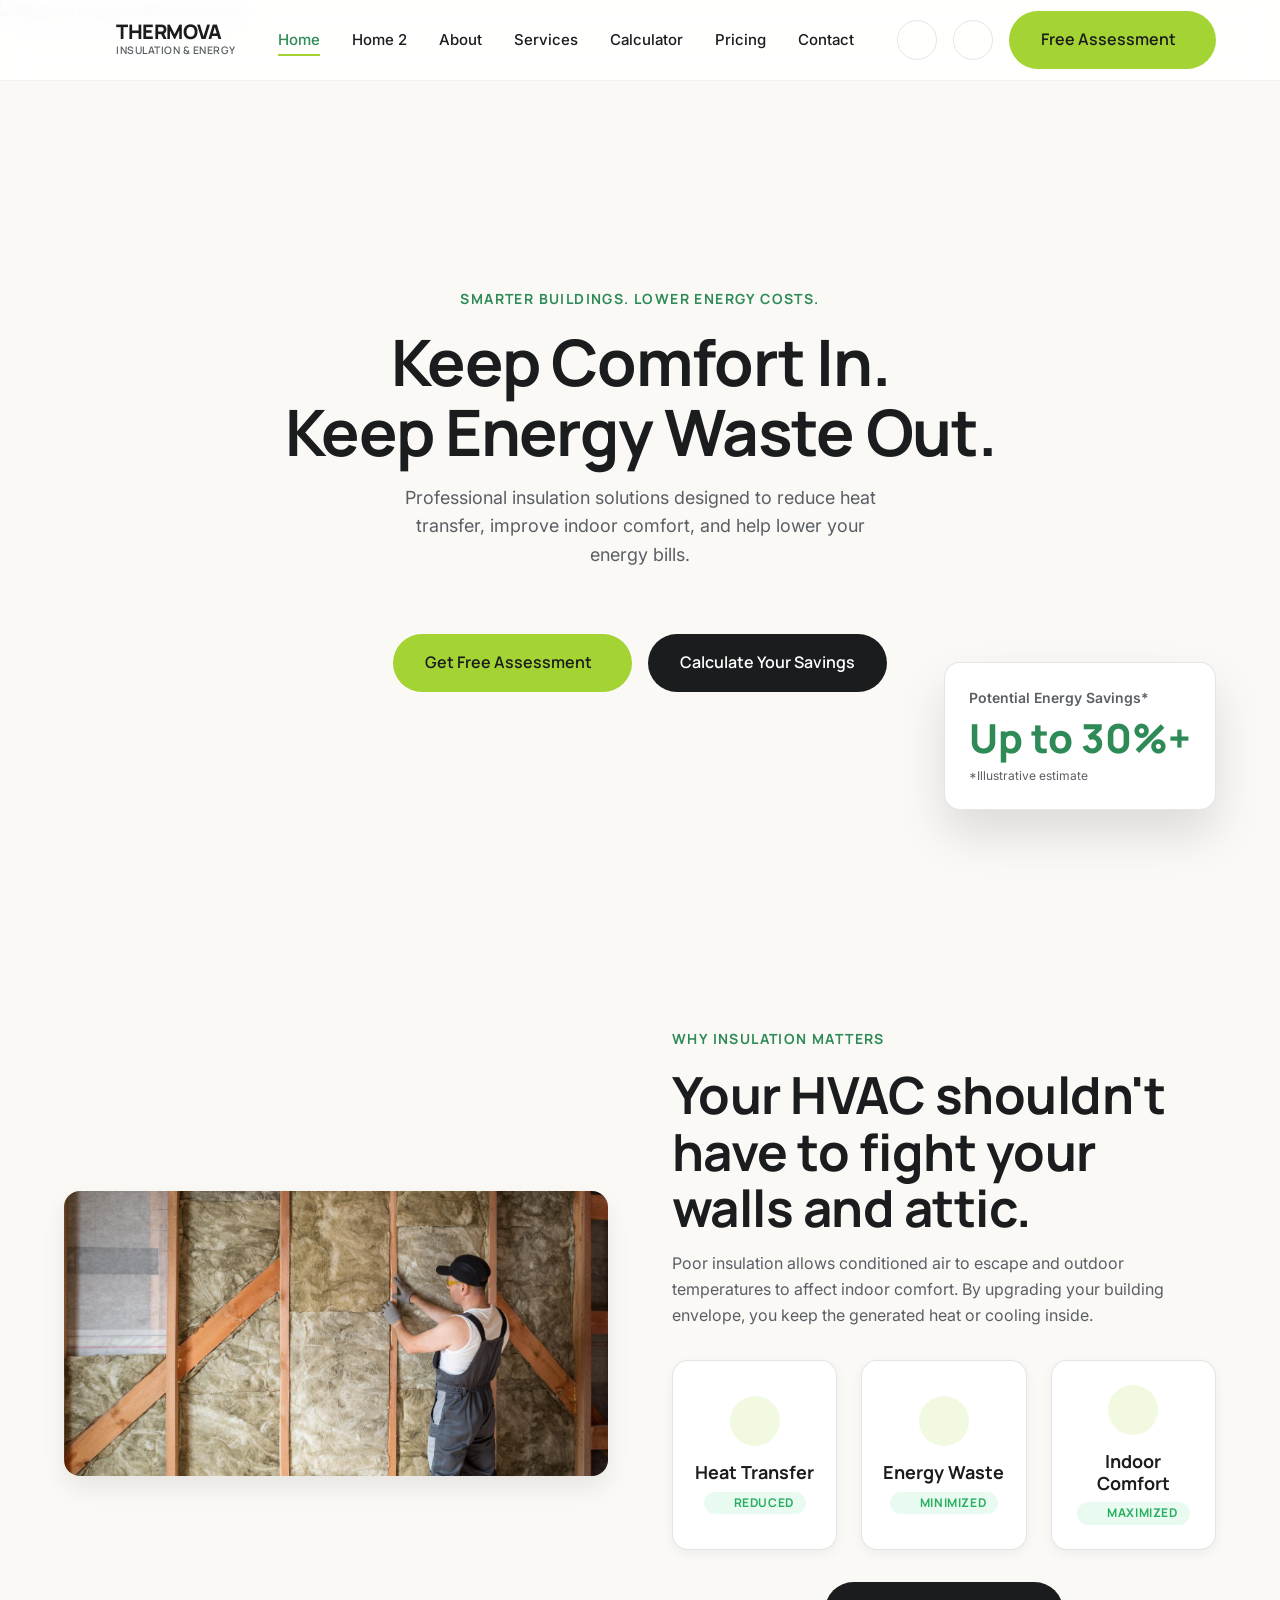
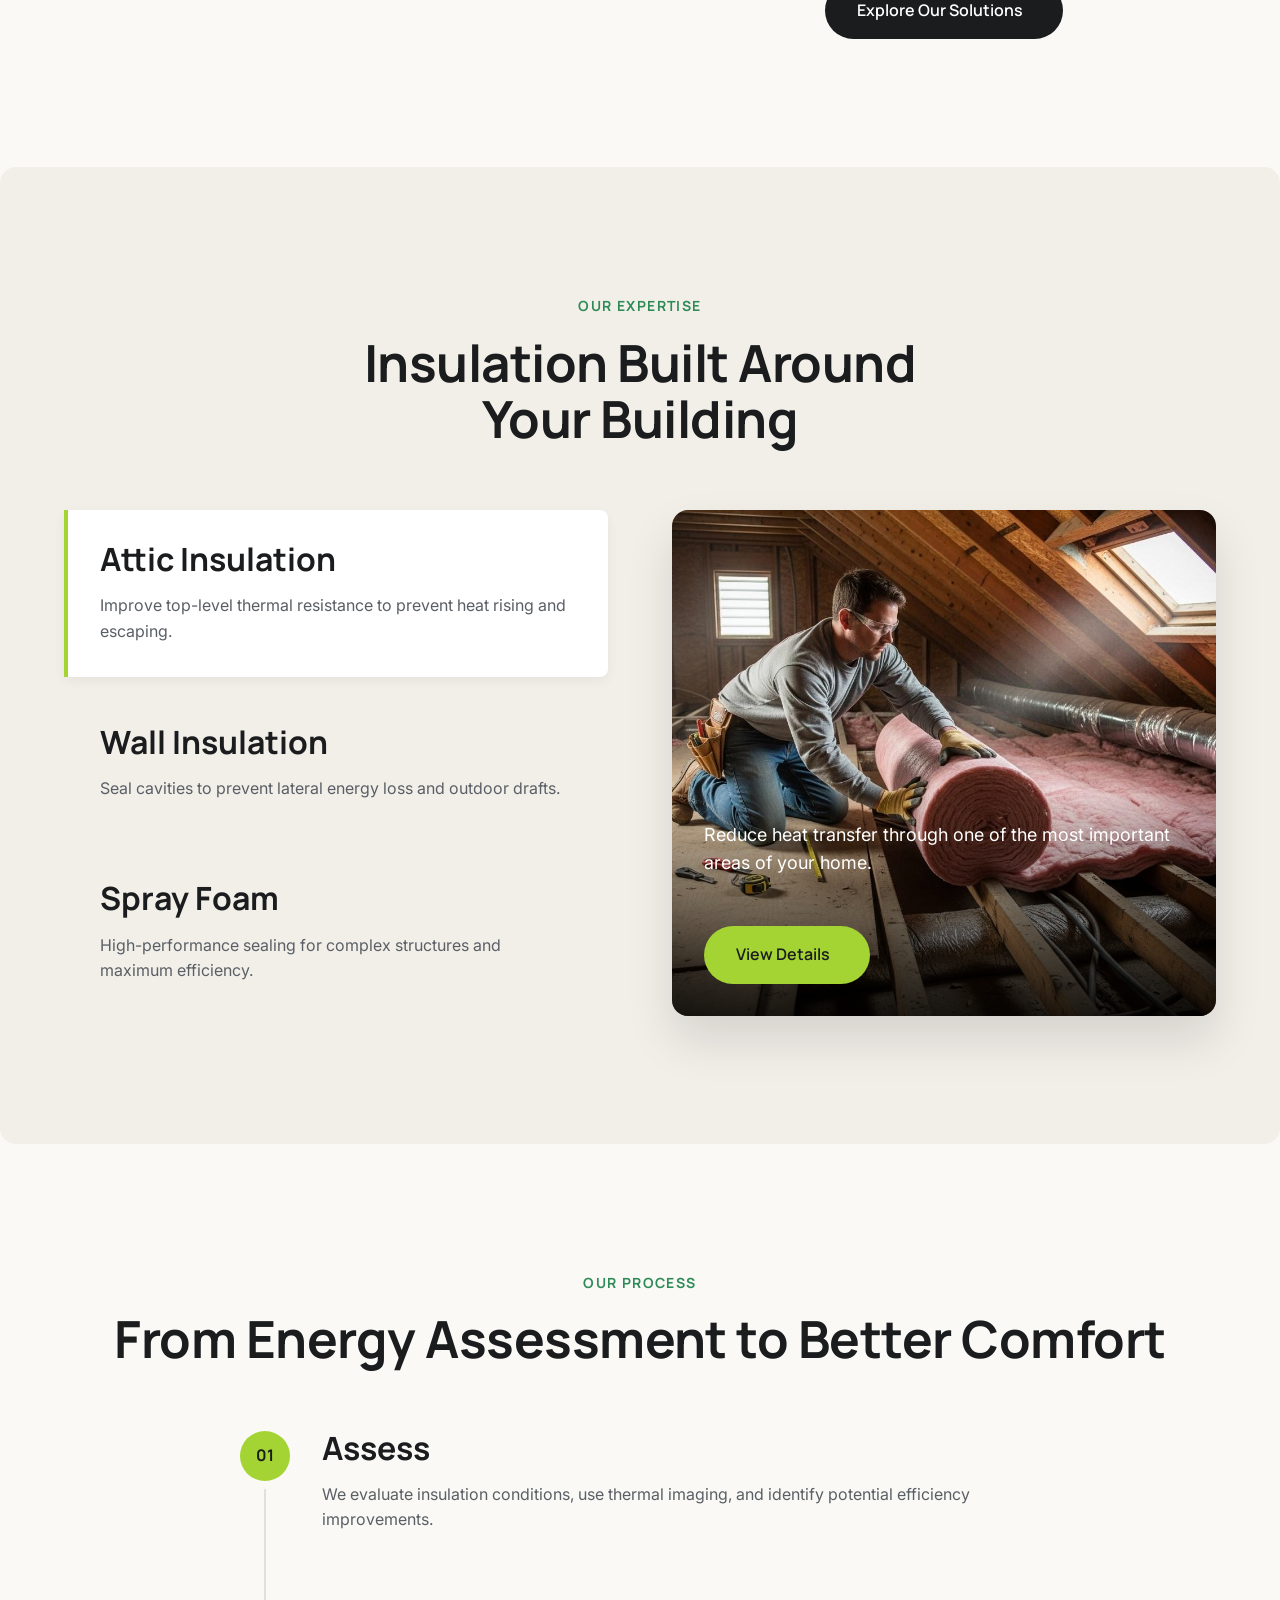
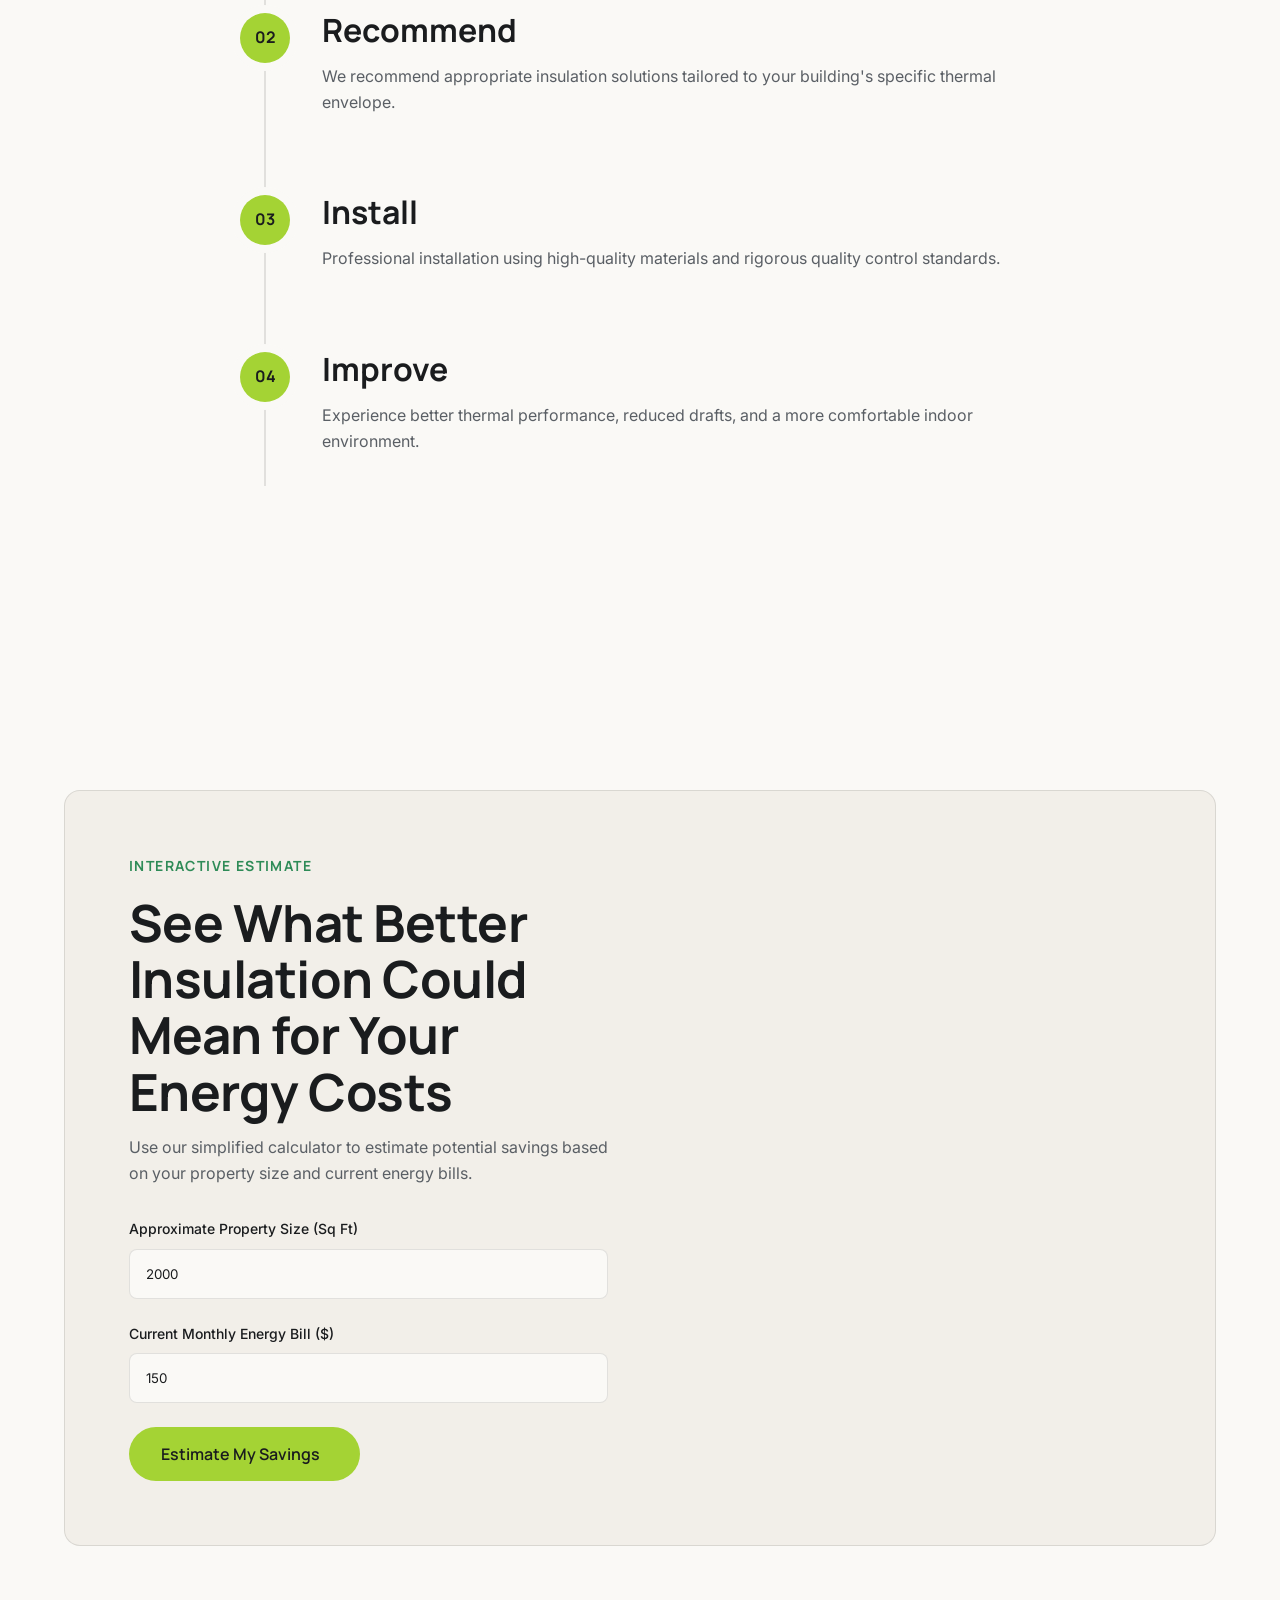
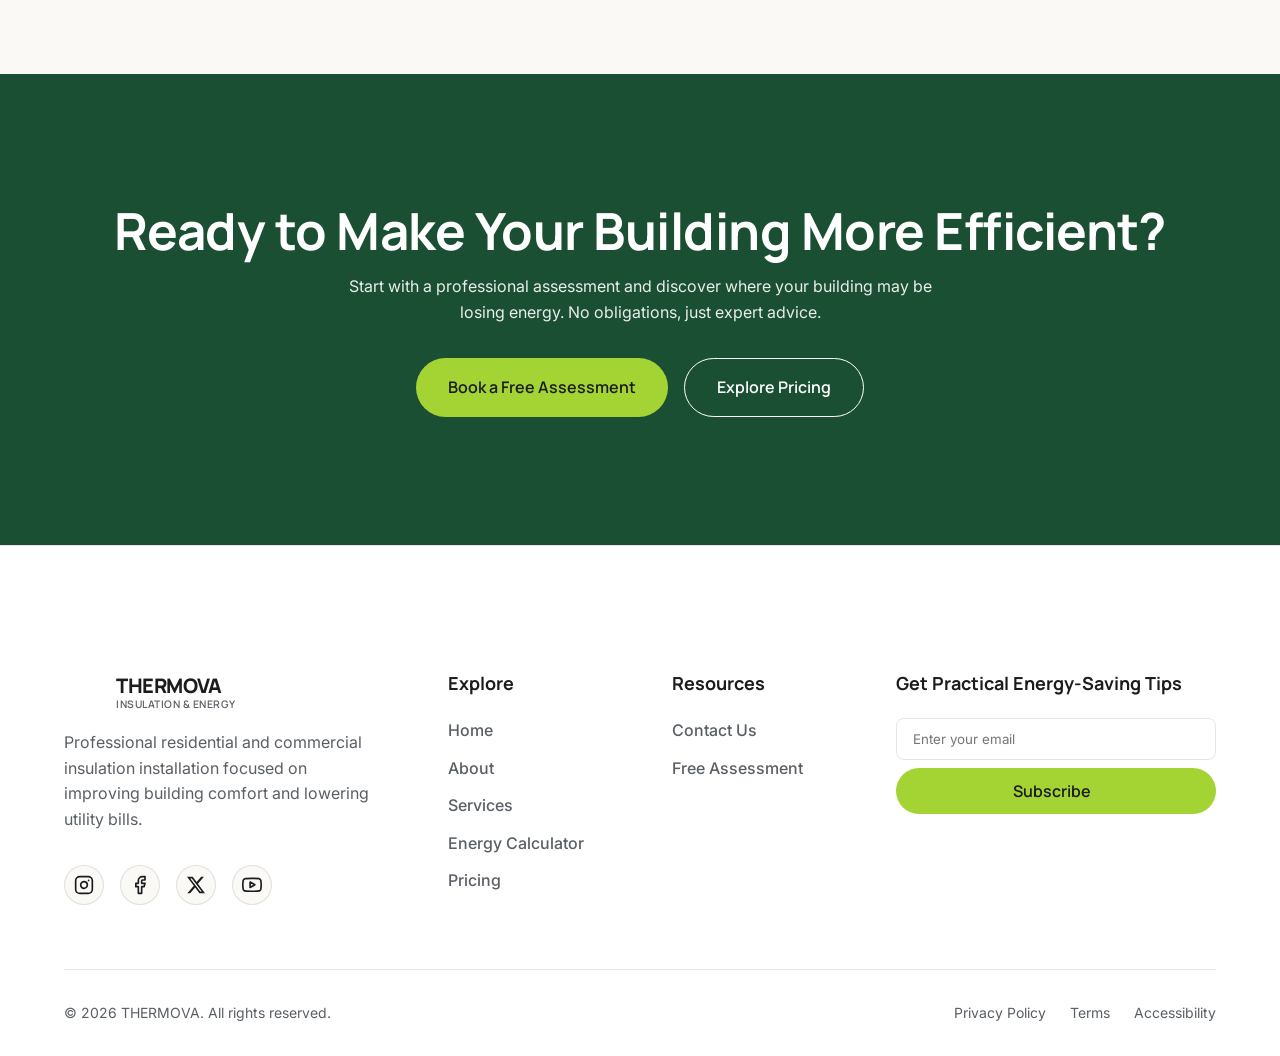
==== commit 88340842: "second commit" ====
--- a/index.html
+++ b/index.html
@@ -268,6 +268,9 @@
         }
         
         @media (max-width: 1024px) {
+            .energy-story {
+                grid-template-columns: 1fr;
+            }
             .floating-stat {
                 bottom: 2%;
             }
@@ -313,6 +316,10 @@
                 height: auto;
                 min-height: 100vh;
                 padding-bottom: 4rem;
+                align-items: flex-start; /* Prevent vertical center overlap */
+            }
+            .hero-content {
+                padding-top: 140px; /* ensure enough space below navbar */
             }
             .floating-stat {
                 position: relative;
@@ -325,8 +332,14 @@
             .stats-grid {
                 grid-template-columns: 1fr;
             }
+            .stats-grid > *:last-child:nth-child(odd) {
+                width: 100%;
+            }
             .hero-overlay {
-                background: linear-gradient(to top, var(--bg-primary) 40%, rgba(0,0,0,0.4) 100%);
+                background: linear-gradient(to top, var(--bg-primary) 10%, rgba(250,249,246,0.9) 60%, rgba(250,249,246,0.7) 100%);
+            }
+            [data-theme="dark"] .hero-overlay {
+                background: linear-gradient(to top, var(--bg-primary) 10%, rgba(26,28,30,0.9) 60%, rgba(26,28,30,0.7) 100%);
             }
         }
     </style>
@@ -474,7 +487,9 @@
                         </div>
                     </div>
 
-                    <a href="services.html" class="btn btn-secondary">Explore Our Solutions <i data-lucide="arrow-right"></i></a>
+                    <div style="text-align: center;">
+                        <a href="services.html" class="btn btn-secondary">Explore Our Solutions <i data-lucide="arrow-right"></i></a>
+                    </div>
                 </div>
             </div>
         </section>
@@ -579,7 +594,7 @@
                                 $<span id="home-calc-result">0</span>
                             </div>
                             <p style="color: rgba(255,255,255,0.8); font-size: 0.875rem; margin-bottom: 2rem;">*These figures are illustrative estimates based on simplified assumptions. Actual savings vary.</p>
-                            <a href="energy-calculator.html" class="btn btn-secondary" style="background: white; color: var(--clr-energy-green);">Open Full Calculator</a>
+                            <a href="energy-calculator.html" class="btn btn-secondary" style="background: white; color: var(--clr-energy-green); white-space: nowrap;">Open Full Calculator</a>
                         </div>
                     </div>
                 </div>
@@ -594,7 +609,7 @@
                 <p style="max-width: 600px; margin: 0 auto 2rem; color: rgba(255,255,255,0.9);">Start with a professional assessment and discover where your building may be losing energy. No obligations, just expert advice.</p>
                 <div style="display: flex; gap: 1rem; justify-content: center; flex-wrap: wrap;">
                     <a href="#" class="btn btn-primary" data-modal-trigger="assessment">Book a Free Assessment</a>
-                    <a href="pricing.html" class="btn btn-secondary" style="background: transparent; border: 1px solid white;">Explore Pricing</a>
+                    <a href="pricing.html" class="btn btn-secondary" style="background: transparent; border: 1px solid white; color: white;">Explore Pricing</a>
                 </div>
             </div>
         </section>
@@ -754,6 +769,10 @@
             });
         });
     </script>
+    <!-- Scroll to Top Button -->
+    <button id="scroll-to-top" aria-label="Scroll to top">
+        <i data-lucide="arrow-up"></i>
+    </button>
 </body>
 </html>
 
--- a/assets/css/style.css
+++ b/assets/css/style.css
@@ -694,3 +694,57 @@
         padding: 1.5rem;
     }
 }
+
+/* ==========================================================================
+   Scroll to Top Button
+   ========================================================================== */
+#scroll-to-top {
+    position: fixed;
+    bottom: 2rem;
+    right: 2rem;
+    width: 50px;
+    height: 50px;
+    background-color: var(--clr-energy-green);
+    color: white;
+    border: none;
+    border-radius: 50%;
+    display: flex;
+    align-items: center;
+    justify-content: center;
+    cursor: pointer;
+    box-shadow: var(--shadow-md);
+    opacity: 0;
+    visibility: hidden;
+    transform: translateY(20px);
+    transition: all var(--transition-base);
+    z-index: 1050;
+}
+
+#scroll-to-top.visible {
+    opacity: 1;
+    visibility: visible;
+    transform: translateY(0);
+}
+
+#scroll-to-top:hover {
+    background-color: var(--clr-lime-accent);
+    color: var(--clr-deep-graphite);
+    transform: translateY(-5px);
+    box-shadow: var(--shadow-lg);
+}
+
+[dir="rtl"] #scroll-to-top {
+    right: auto;
+    left: 2rem;
+}
+
+@media (max-width: 768px) {
+    #scroll-to-top {
+        bottom: 1.5rem;
+        right: 1.5rem;
+    }
+    [dir="rtl"] #scroll-to-top {
+        right: auto;
+        left: 1.5rem;
+    }
+}
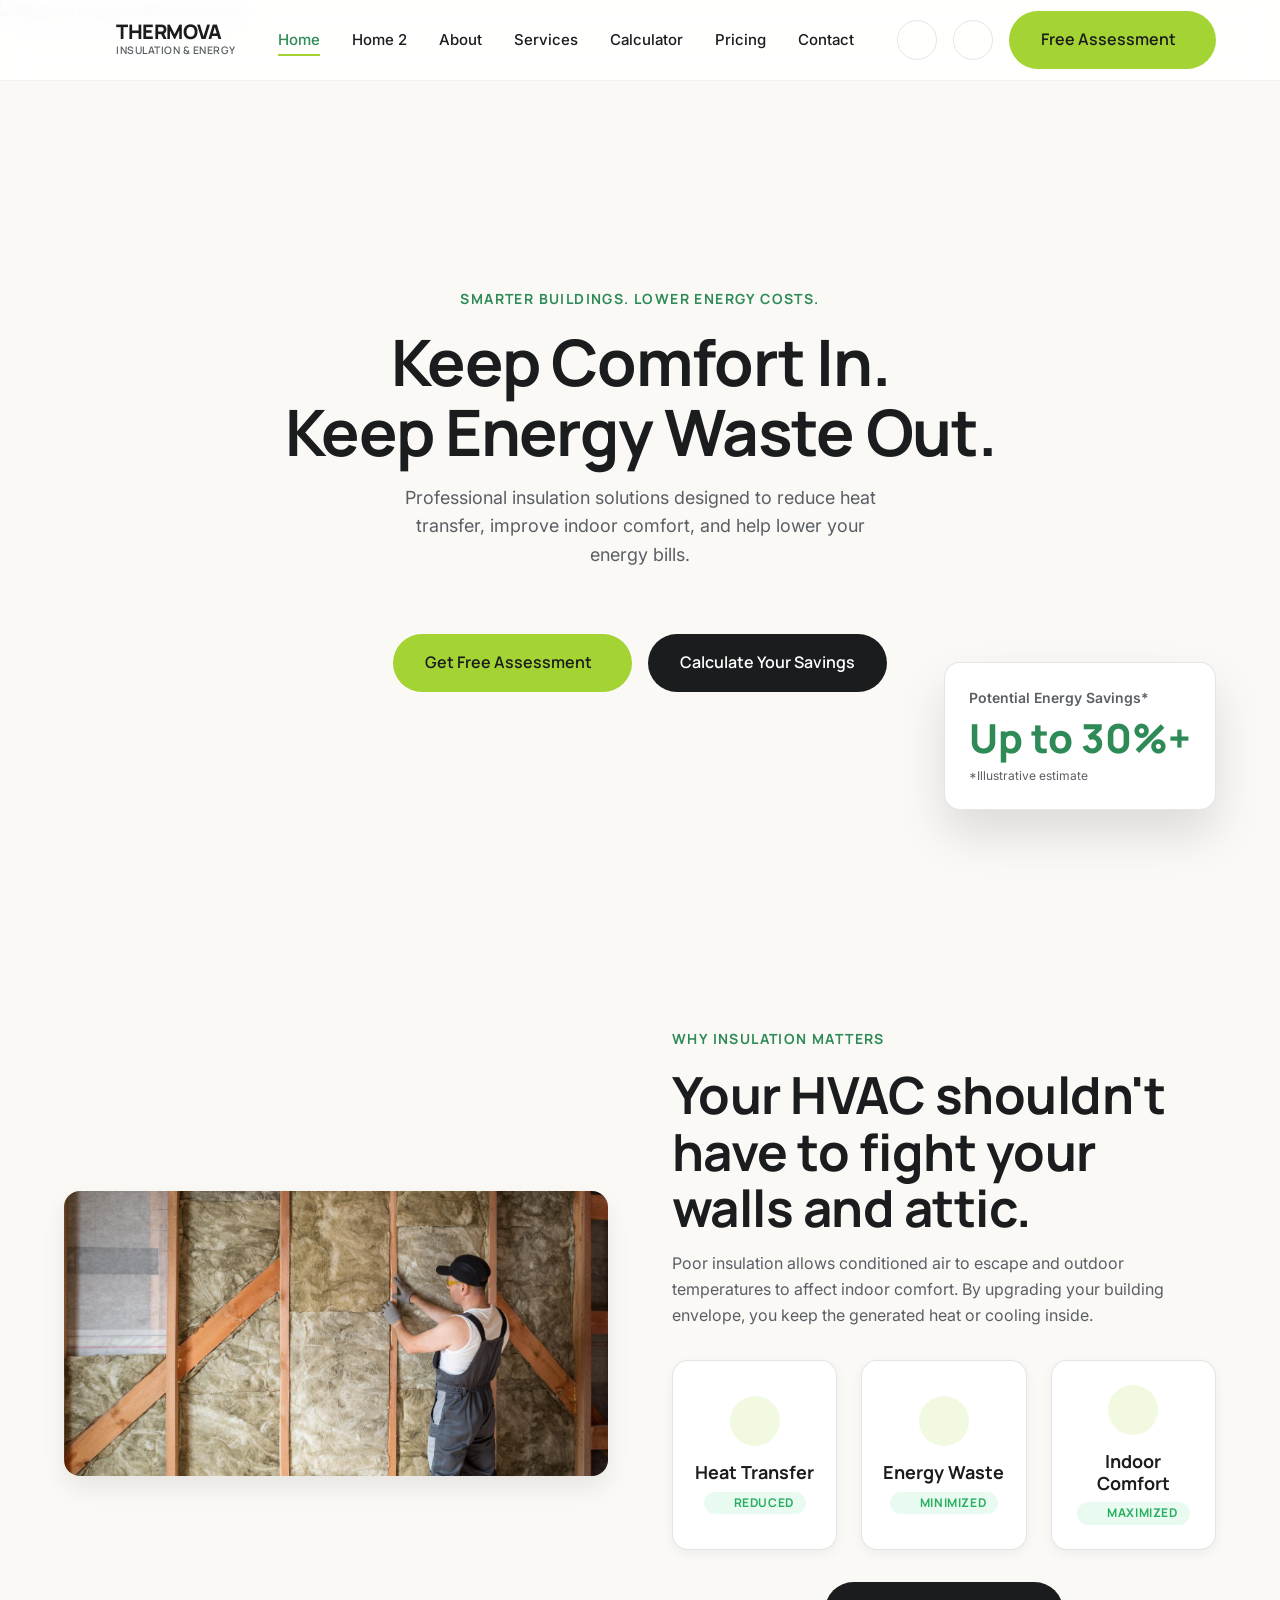
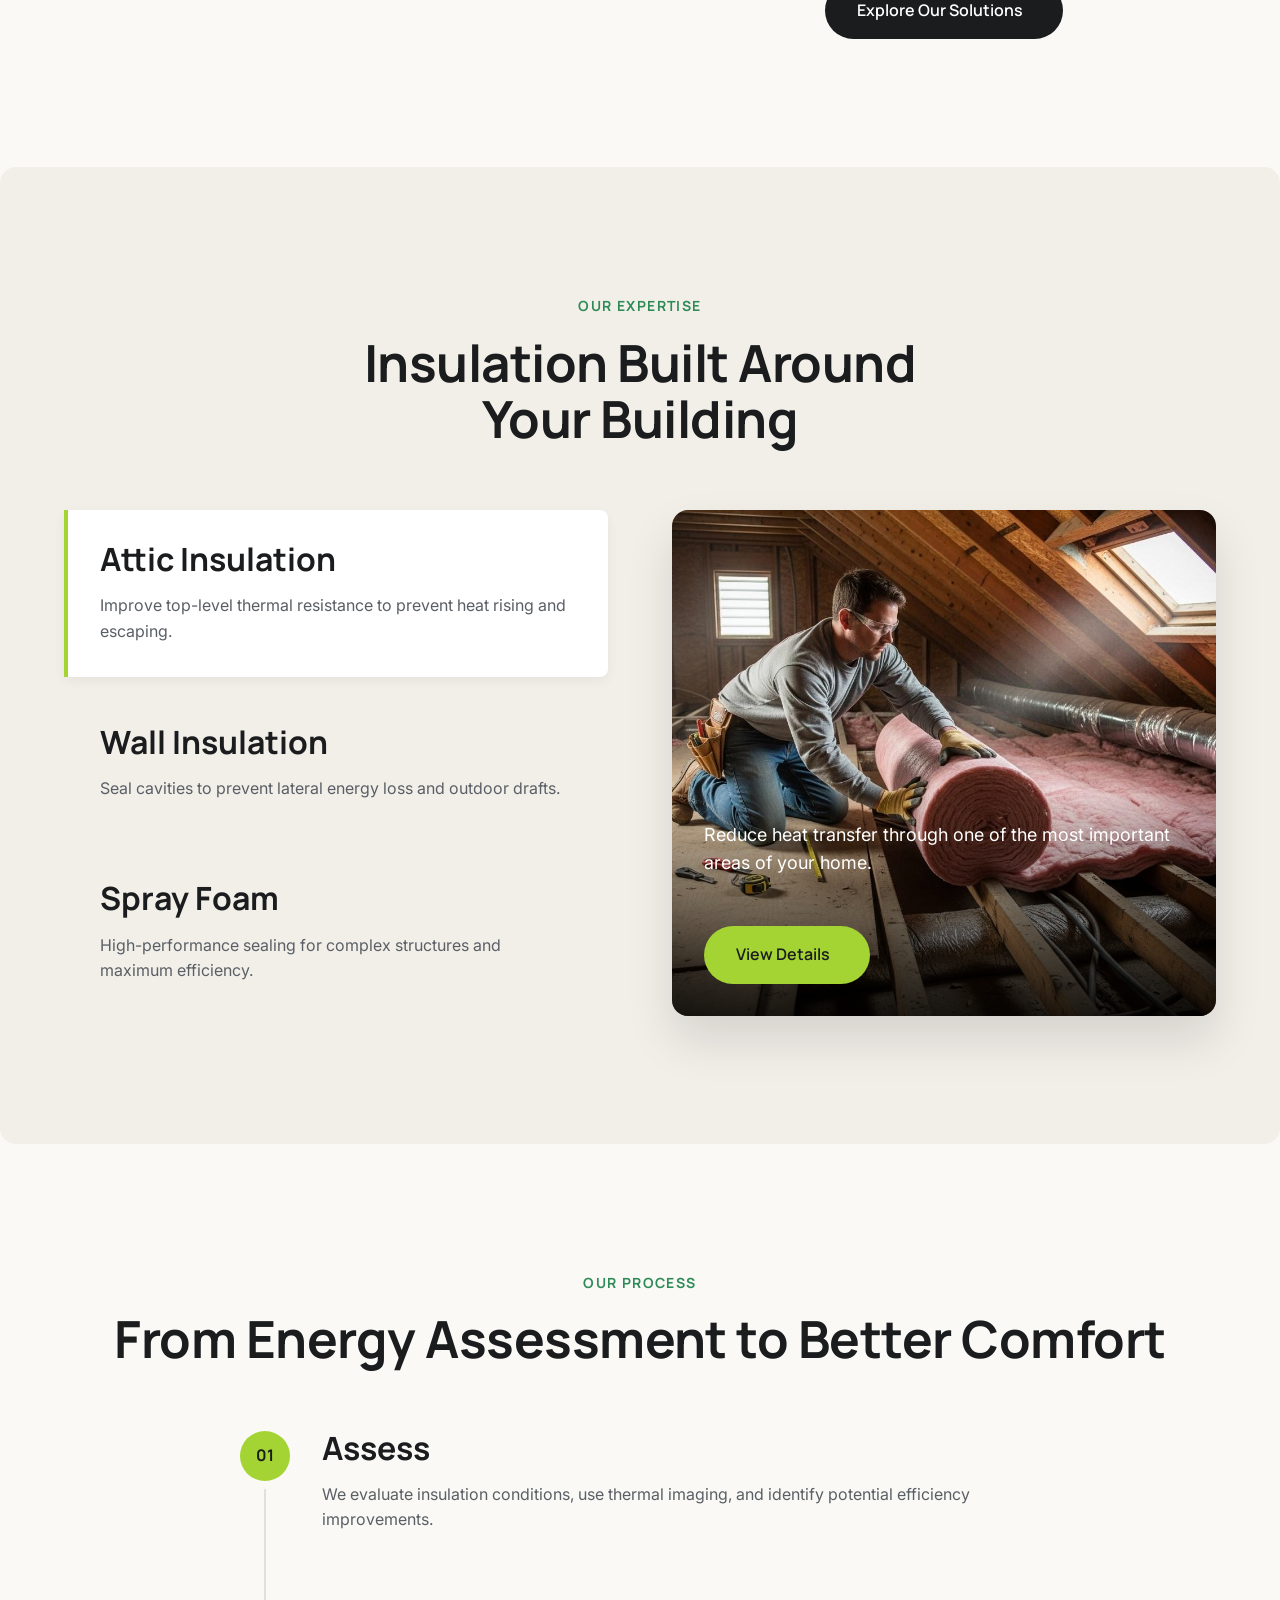
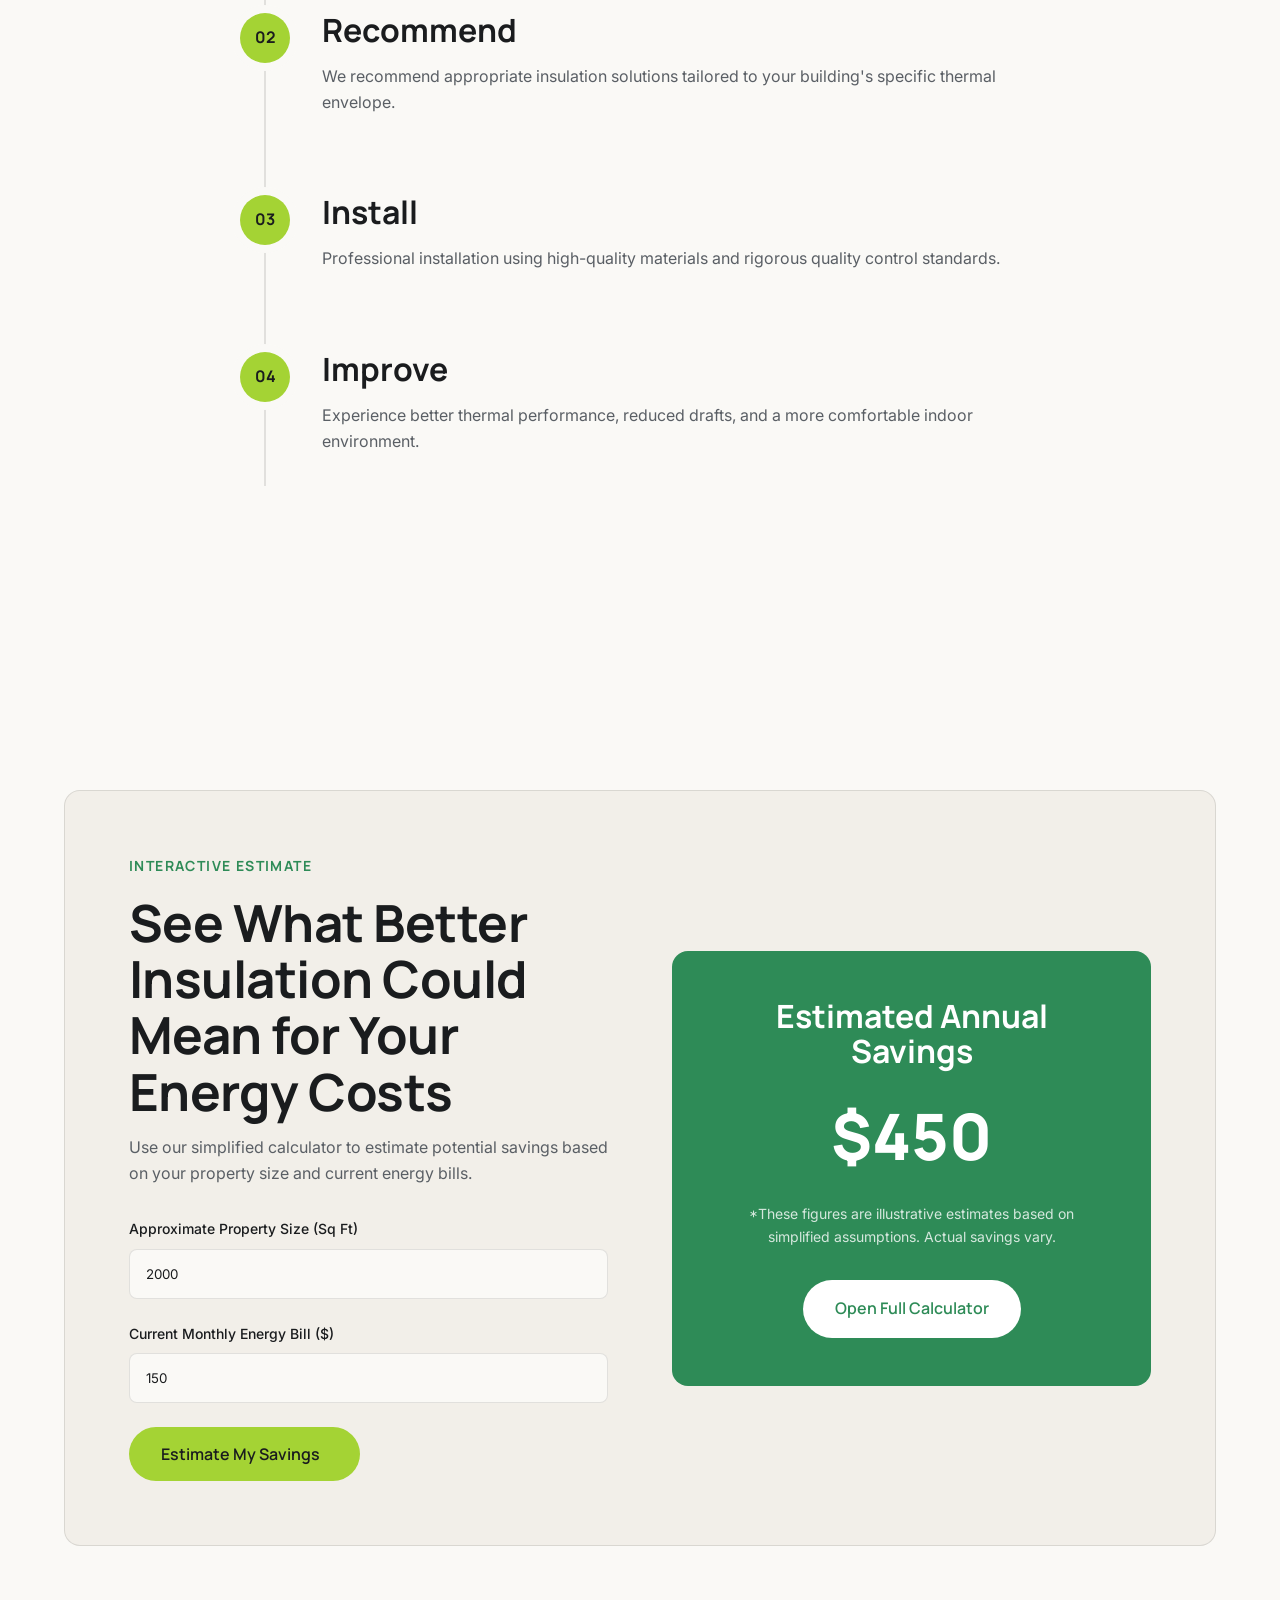
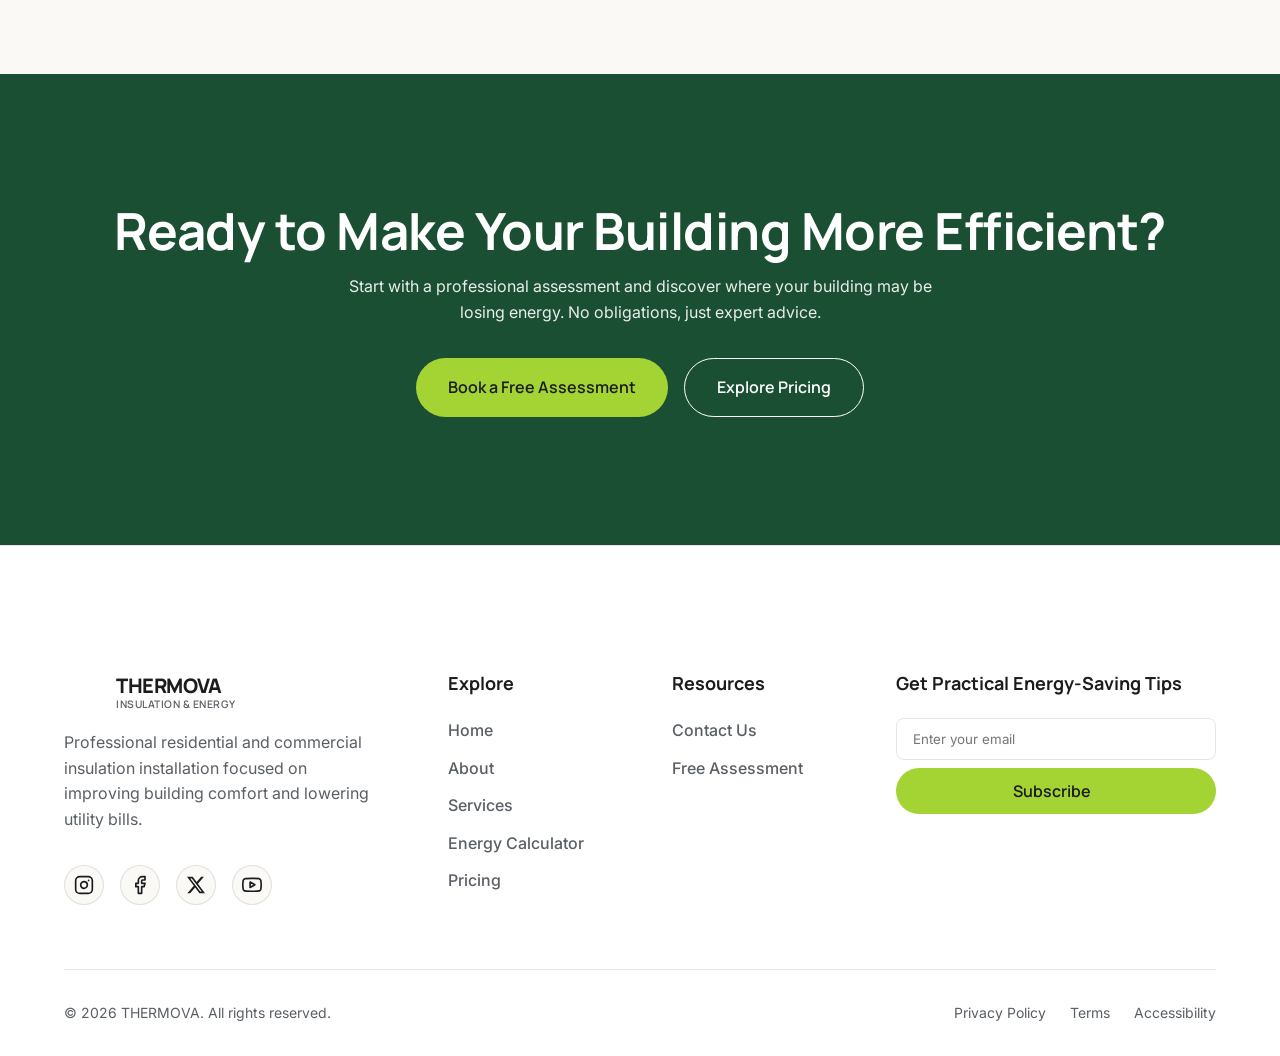
==== commit dcba6e4c: "THIRD COMMIT" ====
--- a/index.html
+++ b/index.html
@@ -240,9 +240,6 @@
             align-items: center;
         }
         #home-calc-result-card {
-            display: none;
-            opacity: 0;
-            transition: opacity var(--transition-base);
             background: var(--clr-energy-green);
             color: white;
             padding: 3rem;
@@ -268,11 +265,25 @@
         }
         
         @media (max-width: 1024px) {
+            .hero-section {
+                height: auto;
+                min-height: 100vh;
+                padding-bottom: 4rem;
+                align-items: flex-start;
+            }
+            .hero-content {
+                padding-top: 180px;
+            }
+            .floating-stat {
+                position: relative;
+                right: auto;
+                bottom: auto;
+                margin: 4rem auto 0;
+                animation: none;
+                text-align: center;
+            }
             .energy-story {
                 grid-template-columns: 1fr;
-            }
-            .floating-stat {
-                bottom: 2%;
             }
             .stats-grid {
                 grid-template-columns: 1fr 1fr;
@@ -591,7 +602,7 @@
                         <div id="home-calc-result-card">
                             <h3 style="color: white; margin-bottom: 1rem;">Estimated Annual Savings</h3>
                             <div style="font-size: 4rem; font-weight: 800; font-family: var(--font-heading); margin-bottom: 1rem;">
-                                $<span id="home-calc-result">0</span>
+                                $<span id="home-calc-result">450</span>
                             </div>
                             <p style="color: rgba(255,255,255,0.8); font-size: 0.875rem; margin-bottom: 2rem;">*These figures are illustrative estimates based on simplified assumptions. Actual savings vary.</p>
                             <a href="energy-calculator.html" class="btn btn-secondary" style="background: white; color: var(--clr-energy-green); white-space: nowrap;">Open Full Calculator</a>
